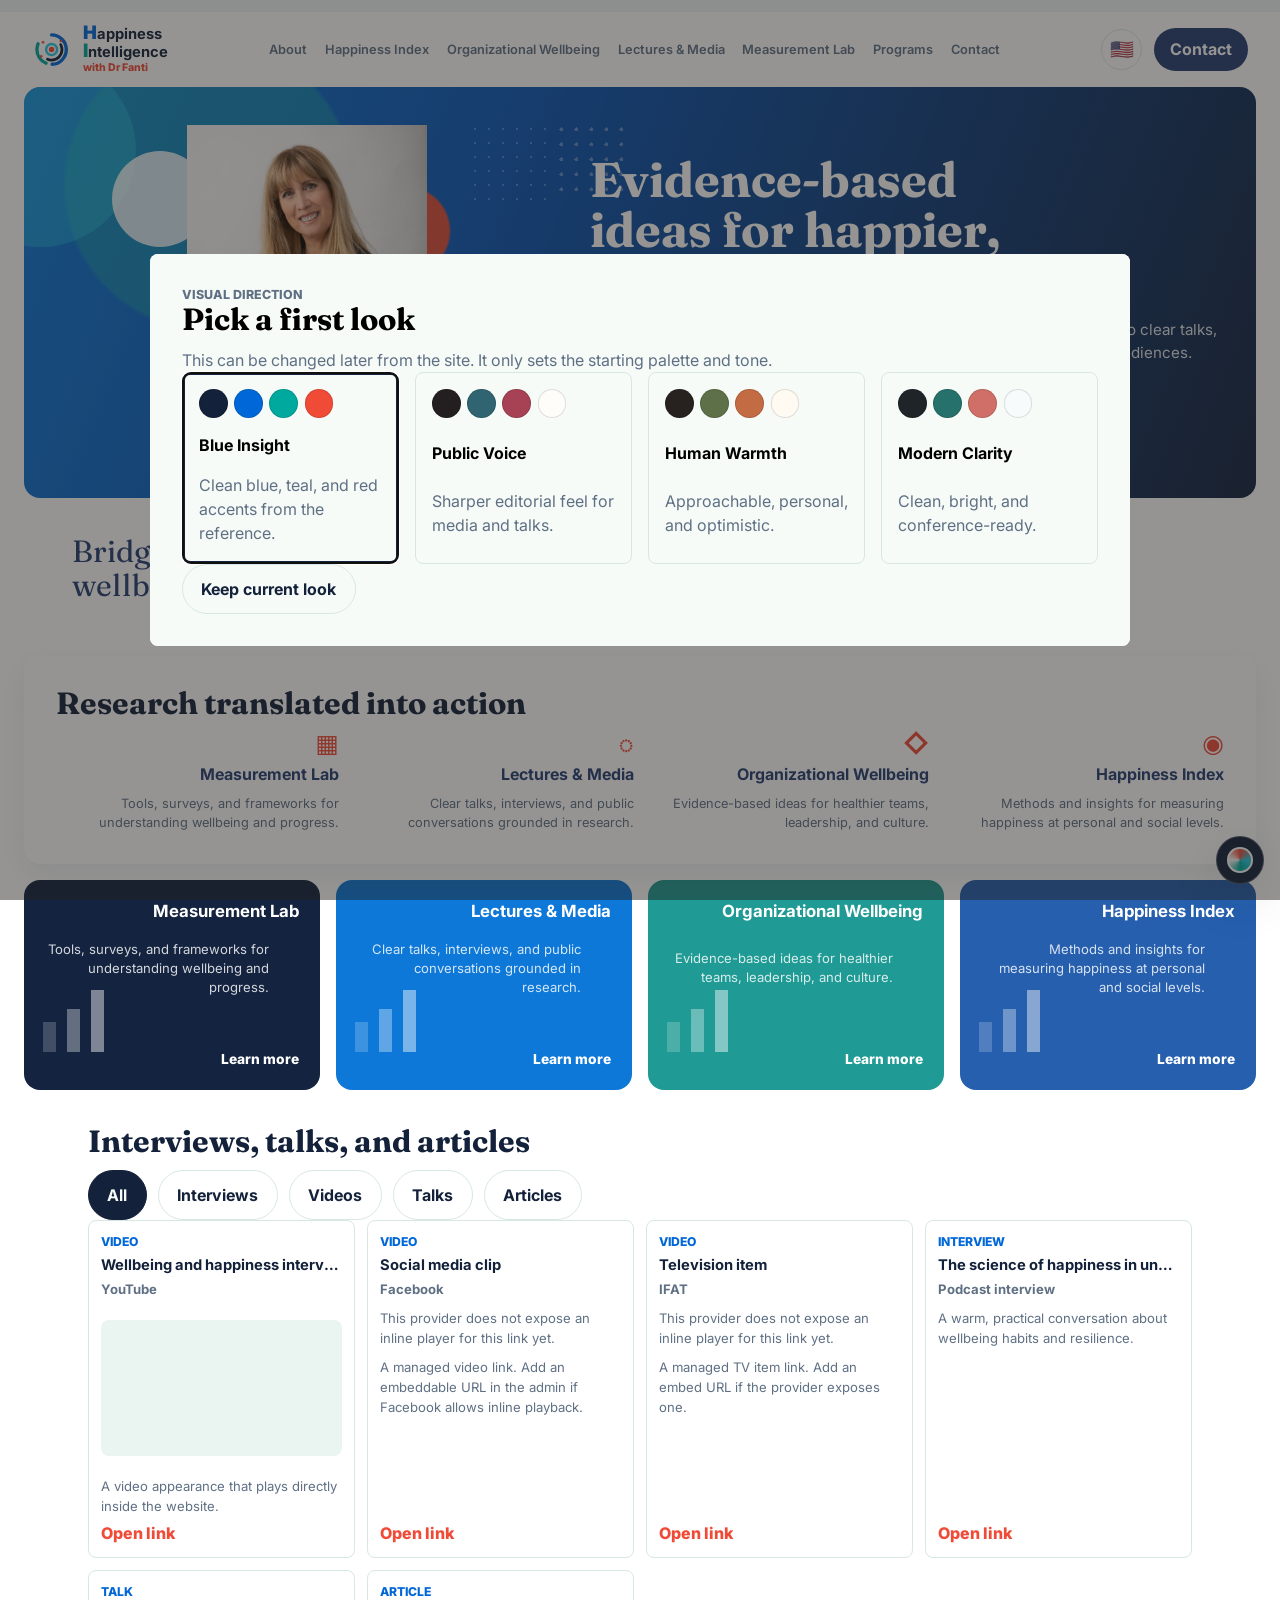
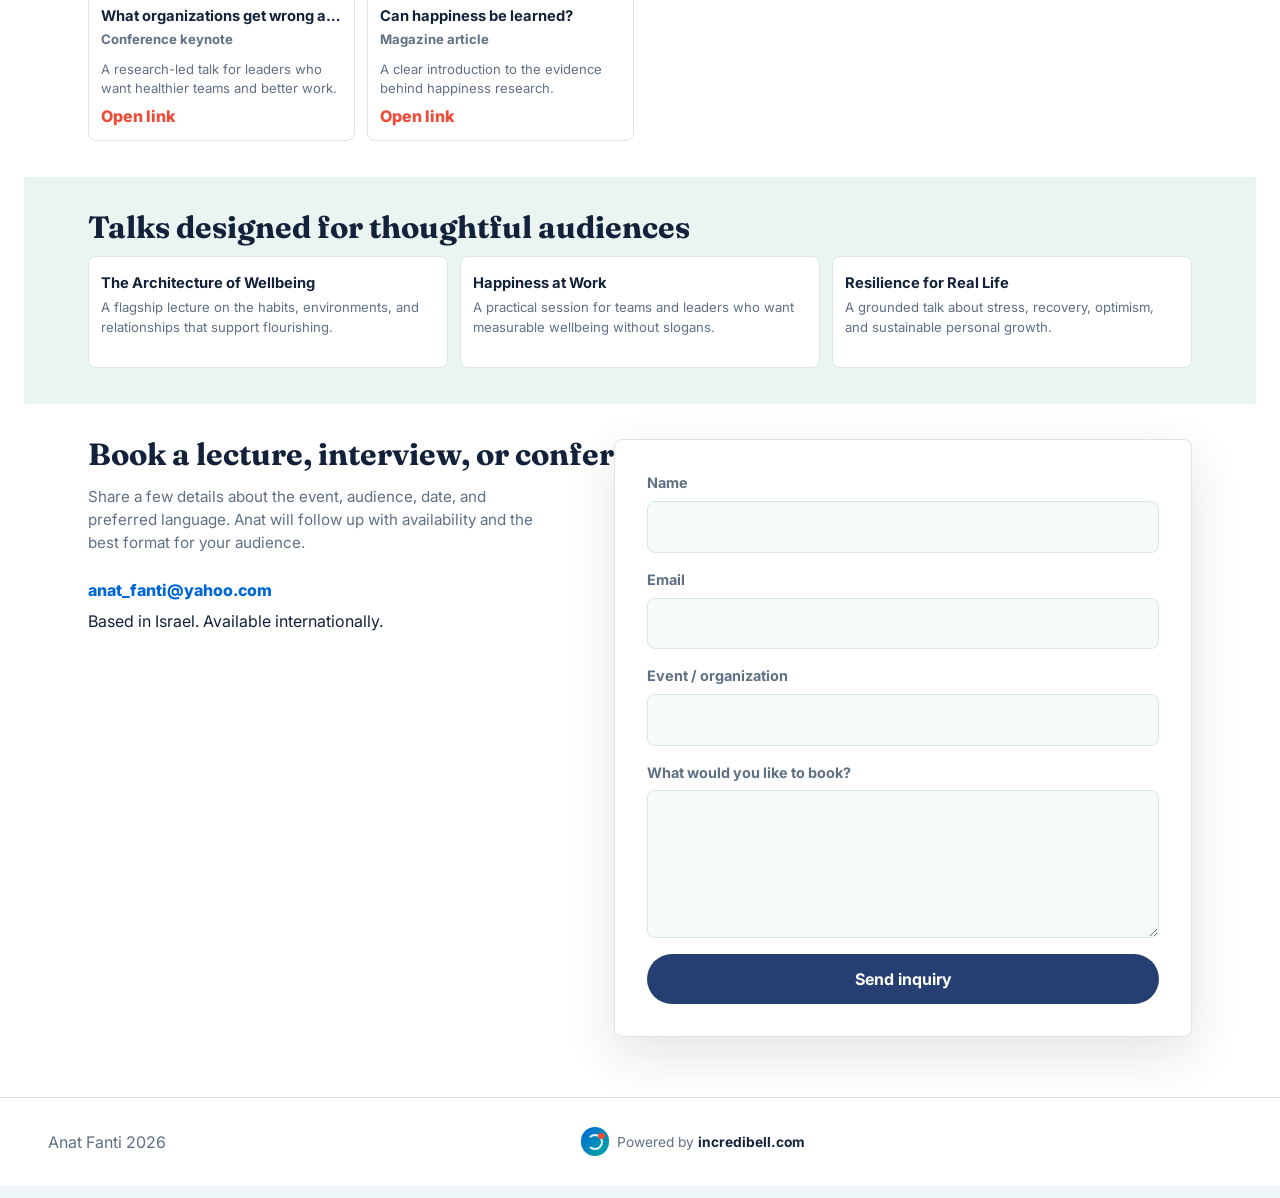
==== index.html @ 143d57ae "Port v0 visual direction" ====
<!doctype html>
<html lang="en">
  <head>
    <meta charset="utf-8" />
    <meta name="viewport" content="width=device-width, initial-scale=1" />
    <meta
      name="description"
      content="Professional speaker, researcher, and wellbeing expert available for interviews, lectures, and conferences."
    />
    <title>Anat Fanti</title>
    <link rel="icon" href="favicon.svg" type="image/svg+xml" />
    <link rel="preconnect" href="https://fonts.googleapis.com" />
    <link rel="preconnect" href="https://fonts.gstatic.com" crossorigin />
    <link
      href="https://fonts.googleapis.com/css2?family=Assistant:wght@400;500;600;700&family=Fraunces:opsz,wght@9..144,600;9..144,700&family=Inter:wght@400;500;600;700&display=swap"
      rel="stylesheet"
    />
    <link rel="stylesheet" href="styles.css?v=20260529-13" />
  </head>
  <body>
    <a class="skip-link" href="#main">Skip to content</a>
    <header class="site-header" data-admin-edit="nav">
      <a class="brand" href="#top" aria-label="Home">
        <span class="brand-symbol" aria-hidden="true">
          <svg viewBox="0 0 64 64" focusable="false">
            <circle class="logo-arc logo-arc-blue" cx="32" cy="32" r="24"></circle>
            <circle class="logo-arc logo-arc-teal" cx="32" cy="32" r="24"></circle>
            <circle class="logo-arc logo-arc-navy" cx="32" cy="32" r="17"></circle>
            <circle class="logo-ring" cx="32" cy="32" r="9"></circle>
            <circle class="logo-center" cx="32" cy="32" r="4.5"></circle>
            <circle class="logo-dot logo-dot-one" cx="18" cy="20" r="2.2"></circle>
            <circle class="logo-dot logo-dot-two" cx="47" cy="18" r="2.2"></circle>
            <circle class="logo-dot logo-dot-three" cx="15" cy="43" r="2.2"></circle>
          </svg>
        </span>
        <span class="brand-copy">
          <strong class="brand-title">
            <span><span class="hi-letter" data-brand-letter="h">H</span><span data-i18n="brand.happinessRest">appiness</span></span>
            <span><span class="hi-letter" data-brand-letter="i">I</span><span data-i18n="brand.intelligenceRest">ntelligence</span></span>
          </strong>
          <small data-i18n="brand.subtitle">with Dr Fanti</small>
        </span>
      </a>
      <nav class="nav-links" aria-label="Primary navigation">
        <a href="#work" data-i18n="nav.about">About</a>
        <a href="#happiness-index" data-i18n="nav.index">Happiness Index</a>
        <a href="#organizational" data-i18n="nav.organizational">Organizational Wellbeing</a>
        <a href="#media" data-i18n="nav.media">Lectures & Media</a>
        <a href="#measurement-lab" data-i18n="nav.lab">Measurement Lab</a>
        <a href="#programs" data-i18n="nav.programs">Programs</a>
        <a href="#contact" data-i18n="nav.contact">Contact</a>
      </nav>
      <div class="header-actions">
        <div class="language-menu" id="languageMenu">
          <button class="flag-button" id="langToggle" type="button" aria-haspopup="true" aria-expanded="false" aria-label="Choose language">
            🇺🇸
          </button>
          <div class="language-options" id="languageOptions" role="menu" aria-label="Language options">
            <button type="button" role="menuitem" data-lang-choice="en" aria-label="English">🇺🇸</button>
            <button type="button" role="menuitem" data-lang-choice="he" aria-label="Hebrew">🇮🇱</button>
          </div>
        </div>
        <a class="primary-button compact" href="#contact" data-i18n="nav.contactCta">Contact</a>
      </div>
    </header>

    <main id="main">
      <section class="hero" id="top">
        <div class="hero-graphics" aria-hidden="true">
          <span class="shape arc-one"></span>
          <span class="shape arc-two"></span>
          <span class="shape red-dot"></span>
          <span class="shape dot-grid"></span>
          <span class="shape chart-bars"></span>
        </div>
        <div class="hero-copy">
          <h1 data-field="heroTitle">Evidence-based ideas for happier, healthier lives.</h1>
          <p class="hero-text" data-field="heroText">
            Anat translates research on wellbeing, resilience, and human flourishing into clear talks,
            interviews, and practical tools for organizations, conferences, and public audiences.
          </p>
          <div class="hero-actions">
            <a class="primary-button" href="#contact" data-i18n="hero.primaryCta">Invite Anat to speak</a>
            <a class="secondary-button" href="#media" data-i18n="hero.secondaryCta">Explore media</a>
          </div>
        </div>
        <figure class="hero-media">
          <img id="heroImage" src="Media/IMG_0008-Edit-web.jpg" alt="Portrait of Anat Fanti" />
        </figure>
      </section>

      <section class="statement-band" aria-label="Professional focus">
        <p data-field="statement">
          Bridging academic research, public conversation, and practical wellbeing strategy.
        </p>
      </section>

      <section class="section expertise-section" id="happiness-index">
        <div class="section-heading">
          <div>
            <p class="section-kicker" data-i18n="expertise.kicker">Areas of expertise</p>
            <h2 data-i18n="expertise.title">Research translated into action</h2>
          </div>
        </div>
        <div class="expertise-grid">
          <a class="expertise-card blue-card" id="measurement-lab" href="#measurement-lab">
            <span class="expertise-icon">▦</span>
            <h3 data-i18n="expertise.labTitle">Measurement Lab</h3>
            <p data-i18n="expertise.labBody">Tools, surveys, and frameworks for understanding wellbeing and progress.</p>
          </a>
          <a class="expertise-card cyan-card" href="#media">
            <span class="expertise-icon">◌</span>
            <h3 data-i18n="expertise.mediaTitle">Lectures & Media</h3>
            <p data-i18n="expertise.mediaBody">Clear talks, interviews, and public conversations grounded in research.</p>
          </a>
          <a class="expertise-card teal-card" id="organizational" href="#organizational">
            <span class="expertise-icon">◇</span>
            <h3 data-i18n="expertise.orgTitle">Organizational Wellbeing</h3>
            <p data-i18n="expertise.orgBody">Evidence-based ideas for healthier teams, leadership, and culture.</p>
          </a>
          <a class="expertise-card target-card" id="programs" href="#happiness-index">
            <span class="expertise-icon">◉</span>
            <h3 data-i18n="expertise.indexTitle">Happiness Index</h3>
            <p data-i18n="expertise.indexBody">Methods and insights for measuring happiness at personal and social levels.</p>
          </a>
        </div>
      </section>

      <section class="feature-card-grid" aria-label="Main pages">
        <a class="feature-card feature-dark" href="#measurement-lab">
          <h3 data-i18n="expertise.labTitle">Measurement Lab</h3>
          <p data-i18n="expertise.labBody">Tools, surveys, and frameworks for understanding wellbeing and progress.</p>
          <span data-i18n="feature.more">Learn more</span>
        </a>
        <a class="feature-card feature-cyan" href="#media">
          <h3 data-i18n="expertise.mediaTitle">Lectures & Media</h3>
          <p data-i18n="expertise.mediaBody">Clear talks, interviews, and public conversations grounded in research.</p>
          <span data-i18n="feature.more">Learn more</span>
        </a>
        <a class="feature-card feature-teal" href="#organizational">
          <h3 data-i18n="expertise.orgTitle">Organizational Wellbeing</h3>
          <p data-i18n="expertise.orgBody">Evidence-based ideas for healthier teams, leadership, and culture.</p>
          <span data-i18n="feature.more">Learn more</span>
        </a>
        <a class="feature-card feature-blue" href="#happiness-index">
          <h3 data-i18n="expertise.indexTitle">Happiness Index</h3>
          <p data-i18n="expertise.indexBody">Methods and insights for measuring happiness at personal and social levels.</p>
          <span data-i18n="feature.more">Learn more</span>
        </a>
      </section>

      <section class="section" id="media">
        <div class="section-heading">
          <p class="section-kicker" data-i18n="media.kicker">Selected media</p>
          <h2 data-field="mediaTitle">Interviews, talks, and articles</h2>
        </div>
        <div class="filter-row" role="tablist" aria-label="Media filters">
          <button class="filter-button active" type="button" data-filter="all" data-i18n="filters.all">All</button>
          <button class="filter-button" type="button" data-filter="interview" data-i18n="filters.interviews">Interviews</button>
          <button class="filter-button" type="button" data-filter="video" data-i18n="filters.videos">Videos</button>
          <button class="filter-button" type="button" data-filter="talk" data-i18n="filters.talks">Talks</button>
          <button class="filter-button" type="button" data-filter="article" data-i18n="filters.articles">Articles</button>
        </div>
        <div class="media-grid" id="mediaGrid" aria-live="polite"></div>
      </section>

      <section class="section speaking-section" id="speaking">
        <div class="section-heading">
          <p class="section-kicker" data-i18n="speaking.kicker">Lectures & conferences</p>
          <h2 data-field="speakingTitle">Talks designed for thoughtful audiences</h2>
        </div>
        <div class="talk-list" id="talkList"></div>
      </section>

      <section class="section contact-section" id="contact">
        <div>
          <p class="section-kicker" data-i18n="contact.kicker">Contact</p>
          <h2 data-field="contactTitle">Book a lecture, interview, or conference appearance.</h2>
          <p data-field="contactBody">
            Share a few details about the event, audience, date, and preferred language. Anat will
            follow up with availability and the best format for your audience.
          </p>
          <div class="contact-details">
            <a id="emailLink" href="mailto:hello@example.com">hello@example.com</a>
            <span data-field="location">Based in Israel. Available internationally.</span>
          </div>
        </div>
        <form class="booking-form" id="bookingForm">
          <label>
            <span data-i18n="form.name">Name</span>
            <input name="name" autocomplete="name" required />
          </label>
          <label>
            <span data-i18n="form.email">Email</span>
            <input name="email" type="email" autocomplete="email" required />
          </label>
          <label>
            <span data-i18n="form.event">Event / organization</span>
            <input name="event" required />
          </label>
          <label>
            <span data-i18n="form.message">What would you like to book?</span>
            <textarea name="message" rows="5" required></textarea>
          </label>
          <button class="primary-button full" type="submit" data-i18n="form.submit">Send inquiry</button>
        </form>
      </section>
    </main>

    <footer class="site-footer">
      <p><span data-field="name">Anat Fanti</span> <span id="year"></span></p>
      <a class="powered-by" href="https://incredibell.com" target="_blank" rel="noreferrer" aria-label="Powered by incredibell.com">
        <span class="powered-logo" id="footerAdminHotspot" aria-hidden="true" title="Powered by incredibell.com">
          <span></span>
        </span>
        <span>Powered by <strong>incredibell.com</strong></span>
      </a>
      <button class="stealth-admin" id="adminTrigger" type="button" aria-label="Open editor"></button>
    </footer>

    <button class="theme-fab" id="openTemplatePicker" type="button" aria-label="Change color template" title="Change color template">
      <span aria-hidden="true"></span>
    </button>

    <dialog class="admin-dialog" id="adminDialog" aria-labelledby="adminTitle">
      <form method="dialog" class="admin-shell">
        <header class="admin-header">
          <div>
            <p class="section-kicker">Private editor</p>
            <h2 id="adminTitle">Site content</h2>
          </div>
          <button class="icon-button" value="close" aria-label="Close editor" type="submit">x</button>
        </header>
        <div class="admin-login" id="adminLogin">
          <label>
            <span>Email</span>
            <input id="adminEmail" type="email" autocomplete="username" />
          </label>
          <label>
            <span>Password</span>
            <input id="adminPassword" type="password" autocomplete="current-password" />
          </label>
          <button class="primary-button full" id="unlockAdmin" type="button">Unlock editor</button>
          <p class="admin-note">
            Prototype login for local preview only. Production auth should move to Vercel/CMS auth.
          </p>
        </div>
        <div class="admin-panel" id="adminPanel" hidden>
          <div class="admin-tabs" role="tablist">
            <button class="filter-button active" type="button" data-admin-lang="en">English</button>
            <button class="filter-button" type="button" data-admin-lang="he">Hebrew</button>
          </div>
          <div class="admin-grid" id="adminFields"></div>
          <section class="admin-section">
            <h3>Media items</h3>
            <div id="adminMediaList"></div>
            <button class="secondary-button" id="addMediaItem" type="button">Add media item</button>
          </section>
          <section class="admin-section">
            <h3>Talk formats</h3>
            <div id="adminTalkList"></div>
            <button class="secondary-button" id="addTalkItem" type="button">Add talk</button>
          </section>
          <section class="admin-section">
            <h3>Publish tools</h3>
            <div class="admin-actions">
              <button class="primary-button" id="saveContent" type="button">Save in this browser</button>
              <button class="secondary-button" id="exportContent" type="button">Export JSON</button>
              <label class="file-button">
                Import JSON
                <input id="importContent" type="file" accept="application/json" />
              </label>
              <button class="danger-button" id="resetContent" type="button">Reset local edits</button>
            </div>
          </section>
        </div>
      </form>
    </dialog>

    <dialog class="template-dialog" id="templateDialog" aria-labelledby="templateTitle">
      <div class="template-modal">
        <p class="section-kicker" data-i18n="templates.kicker">Visual direction</p>
        <h2 id="templateTitle" data-i18n="templates.modalTitle">Pick a first look</h2>
        <p data-i18n="templates.modalBody">
          This can be changed later from the site. It only sets the starting palette and tone.
        </p>
        <div class="template-grid" id="templateDialogGrid"></div>
        <button class="ghost-button" id="skipTemplate" type="button" data-i18n="templates.skip">Keep current look</button>
      </div>
    </dialog>

    <script src="app.js?v=20260529-13" defer></script>
  </body>
</html>
---- styles.css ----
:root {
  --ink: #22201f;
  --muted: #6f6862;
  --paper: #fbfaf7;
  --soft: #f0ece5;
  --sage: #7f9488;
  --sage-dark: #506b5f;
  --coral: #c9705c;
  --gold: #c8a96a;
  --line: #ddd7ce;
  --white: #ffffff;
  --shadow: 0 18px 50px rgba(34, 32, 31, 0.12);
  color-scheme: light;
}

body[data-theme="scholar"] {
  --ink: #13223a;
  --muted: #5f7084;
  --paper: #f7fbf8;
  --soft: #eaf5f1;
  --sage: #00a99d;
  --sage-dark: #0067d8;
  --coral: #f04b37;
  --gold: #27c8df;
  --line: #d7e8e4;
}

body[data-theme="editorial"] {
  --ink: #231f20;
  --muted: #6c6669;
  --paper: #fffdf9;
  --soft: #f2ece7;
  --sage: #71888f;
  --sage-dark: #2f6470;
  --coral: #a64253;
  --gold: #d6a64f;
  --line: #e5dad2;
}

body[data-theme="warm"] {
  --ink: #27221f;
  --muted: #71695f;
  --paper: #fffaf2;
  --soft: #f4ead9;
  --sage: #909a76;
  --sage-dark: #5e7048;
  --coral: #c36b43;
  --gold: #ba8e3d;
  --line: #e8dcc7;
}

body[data-theme="clear"] {
  --ink: #1e2428;
  --muted: #62707b;
  --paper: #f8fbfc;
  --soft: #e9f0f2;
  --sage: #6d9b94;
  --sage-dark: #26716b;
  --coral: #cf6f67;
  --gold: #b6a15c;
  --line: #d7e2e5;
}

* {
  box-sizing: border-box;
}

html {
  scroll-behavior: smooth;
}

body {
  margin: 0;
  background: #eef5f7;
  color: var(--ink);
  font-family: Inter, Assistant, system-ui, sans-serif;
  line-height: 1.5;
}

body[dir="rtl"] {
  font-family: Assistant, Inter, system-ui, sans-serif;
}

img {
  display: block;
  max-width: 100%;
}

a {
  color: inherit;
}

button,
input,
textarea {
  font: inherit;
}

.skip-link {
  left: 1rem;
  position: absolute;
  top: -4rem;
  z-index: 10;
}

.skip-link:focus {
  top: 1rem;
}

.site-header {
  align-items: center;
  backdrop-filter: blur(18px);
  background: var(--white);
  border-bottom: 0;
  display: grid;
  gap: 1rem;
  grid-template-columns: auto 1fr auto;
  left: 0;
  min-height: 64px;
  margin: 0.75rem auto 0;
  max-width: 1280px;
  padding: 0.75rem clamp(1.1rem, 3vw, 2rem);
  position: sticky;
  right: 0;
  top: 0;
  z-index: 5;
}

main {
  background: var(--white);
  margin: 0 auto;
  max-width: 1280px;
  overflow: hidden;
  padding: 0 clamp(1rem, 2vw, 1.5rem) 1.5rem;
}

body[dir="rtl"] .brand {
  grid-column: 3;
  justify-self: end;
}

body[dir="rtl"] .nav-links {
  grid-column: 2;
}

body[dir="rtl"] .header-actions {
  grid-column: 1;
  justify-self: start;
}

.brand {
  align-items: center;
  display: inline-flex;
  font-size: 1.02rem;
  font-weight: 700;
  gap: 0.75rem;
  text-decoration: none;
}

.brand-symbol {
  align-items: center;
  display: inline-flex;
  height: 2.45rem;
  justify-content: center;
  width: 2.45rem;
}

.brand-symbol svg {
  display: block;
  height: 100%;
  overflow: visible;
  width: 100%;
}

.logo-arc,
.logo-ring {
  fill: none;
  stroke-linecap: round;
  transform: rotate(-90deg);
  transform-origin: 32px 32px;
}

.logo-arc {
  stroke-width: 5.5;
}

.logo-arc-blue {
  stroke: #0067d8;
  stroke-dasharray: 74 78;
}

.logo-arc-teal {
  stroke: #00a99d;
  stroke-dasharray: 38 114;
  stroke-dashoffset: -84;
}

.logo-arc-navy {
  stroke: #13223a;
  stroke-dasharray: 42 70;
  stroke-dashoffset: -18;
  stroke-width: 4.5;
}

.logo-ring {
  stroke: #27c8df;
  stroke-width: 4;
}

.logo-center {
  fill: #f04b37;
}

.logo-dot {
  fill: #f04b37;
}

.brand-copy {
  display: grid;
  line-height: 0.92;
}

.brand-copy strong {
  color: #13223a;
  font-size: 0.92rem;
}

.brand-title {
  display: grid;
  white-space: nowrap;
}

.brand-title > span {
  white-space: nowrap;
}

.hi-letter {
  color: #0067d8;
  display: inline-block;
  font-size: 1.26em;
  font-weight: 900;
  min-width: 0;
}

.hi-letter[data-brand-letter="i"] {
  color: #00a99d;
  margin-left: 0;
}

body[dir="rtl"] .hi-letter[data-brand-letter="i"] {
  margin-left: 0;
}

.brand-copy small {
  color: #f04b37;
  font-size: 0.66rem;
  font-weight: 800;
  line-height: 1.2;
  margin-top: 0.18rem;
}

.nav-links {
  display: flex;
  gap: clamp(0.6rem, 1.4vw, 1.2rem);
  justify-content: center;
}

.nav-links a {
  color: var(--muted);
  font-size: 0.8rem;
  font-weight: 600;
  text-decoration: none;
  white-space: nowrap;
}

.nav-links a:hover {
  color: var(--ink);
}

.header-actions,
.hero-actions,
.admin-actions,
.filter-row {
  align-items: center;
  display: flex;
  flex-wrap: wrap;
  gap: 0.7rem;
}

.primary-button,
.secondary-button,
.ghost-button,
.flag-button,
.filter-button,
.danger-button,
.file-button {
  align-items: center;
  border: 1px solid transparent;
  border-radius: 999px;
  cursor: pointer;
  display: inline-flex;
  font-weight: 700;
  justify-content: center;
  min-height: 2.8rem;
  padding: 0.75rem 1.15rem;
  text-decoration: none;
  transition: transform 160ms ease, background 160ms ease, border-color 160ms ease;
}

.flag-button {
  background: var(--white);
  border-color: var(--line);
  border-radius: 50%;
  font-size: 1.2rem;
  height: 2.6rem;
  min-height: 2.6rem;
  padding: 0;
  width: 2.6rem;
}

.language-menu {
  position: relative;
}

.language-options {
  background: var(--white);
  border: 1px solid var(--line);
  border-radius: 999px;
  box-shadow: var(--shadow);
  display: none;
  gap: 0.35rem;
  padding: 0.35rem;
  position: absolute;
  right: 0;
  top: calc(100% + 0.45rem);
  z-index: 8;
}

body[dir="rtl"] .language-options {
  left: 0;
  right: auto;
}

.language-menu.open .language-options {
  display: flex;
}

.language-options button {
  align-items: center;
  background: transparent;
  border: 1px solid transparent;
  border-radius: 50%;
  cursor: pointer;
  display: inline-flex;
  font-size: 1.15rem;
  height: 2.25rem;
  justify-content: center;
  padding: 0;
  width: 2.25rem;
}

.language-options button.active,
.language-options button:hover {
  background: var(--soft);
  border-color: var(--line);
}

.primary-button {
  background: #263f73;
  color: var(--white);
}

.secondary-button,
.ghost-button,
.filter-button,
.file-button {
  background: transparent;
  border-color: var(--line);
  color: var(--ink);
}

.danger-button {
  background: #fff4f1;
  border-color: #e8b7ab;
  color: #923a28;
}

.primary-button:hover,
.secondary-button:hover,
.ghost-button:hover,
.filter-button:hover,
.file-button:hover,
.danger-button:hover {
  transform: translateY(-1px);
}

.compact {
  min-height: 2.4rem;
  padding: 0.55rem 0.95rem;
}

.full {
  width: 100%;
}

.hero {
  background:
    radial-gradient(circle at 15% 24%, rgba(31, 169, 164, 0.42) 0 13%, transparent 13.4%),
    radial-gradient(circle at 24% 39%, rgba(255, 255, 255, 0.82) 0 8%, transparent 8.4%),
    radial-gradient(circle at 31% 35%, rgba(231, 78, 54, 0.95) 0 4.8%, transparent 5.1%),
    linear-gradient(112deg, #0d78d8 0%, #0b56b4 38%, #14233f 100%);
  border-radius: 16px;
  color: var(--white);
  display: grid;
  gap: clamp(1rem, 3vw, 3rem);
  grid-template-columns: minmax(280px, 0.78fr) minmax(0, 1fr);
  margin: 0;
  min-height: 360px;
  overflow: hidden;
  padding: clamp(1.2rem, 3vw, 2.4rem);
  position: relative;
}

.hero::after {
  background-image: radial-gradient(rgba(255, 255, 255, 0.28) 1.5px, transparent 1.5px);
  background-size: 14px 14px;
  height: 5.5rem;
  content: "";
  left: 36%;
  position: absolute;
  top: 2.2rem;
  width: 5.5rem;
}

.hero-graphics {
  inset: 0;
  pointer-events: none;
  position: absolute;
}

.shape {
  position: absolute;
}

.arc-one {
  background: rgba(39, 200, 223, 0.38);
  border-radius: 50%;
  height: 12rem;
  left: -5rem;
  top: -2rem;
  width: 12rem;
}

.arc-two {
  background: rgba(255, 255, 255, 0.82);
  border-radius: 50%;
  height: 6rem;
  left: 5.5rem;
  top: 4rem;
  width: 6rem;
}

.red-dot {
  background: #f04b37;
  border-radius: 50%;
  height: 3.2rem;
  left: 14rem;
  top: 4.2rem;
  width: 3.2rem;
}

.dot-grid {
  background-image: radial-gradient(rgba(255, 255, 255, 0.32) 2px, transparent 2px);
  background-size: 15px 15px;
  height: 5rem;
  left: 43%;
  top: 2.2rem;
  width: 5rem;
}

.chart-bars {
  background:
    linear-gradient(to top, #27c8df 0 48%, transparent 48%) 0 100% / 14px 100% no-repeat,
    linear-gradient(to top, #ffffff 0 62%, transparent 62%) 24px 100% / 14px 100% no-repeat,
    linear-gradient(to top, #0067d8 0 78%, transparent 78%) 48px 100% / 14px 100% no-repeat,
    linear-gradient(to top, #00a99d 0 95%, transparent 95%) 72px 100% / 14px 100% no-repeat;
  bottom: 1.2rem;
  height: 5.8rem;
  opacity: 0.85;
  right: 44%;
  width: 96px;
}

.hero-copy {
  align-self: center;
  justify-self: end;
  max-width: 680px;
  position: relative;
  z-index: 1;
}

.eyebrow,
.section-kicker {
  color: var(--coral);
  font-size: 0.78rem;
  font-weight: 800;
  letter-spacing: 0;
  margin: 0 0 0.9rem;
  text-transform: uppercase;
}

body:not(.editor-body) main .section-kicker {
  display: none;
}

h1,
h2,
h3 {
  font-family: Fraunces, Assistant, serif;
  line-height: 1.02;
  margin: 0;
}

h1 {
  font-size: clamp(2rem, 3.8vw, 3.8rem);
  max-width: 14ch;
}

h2 {
  font-size: clamp(1.45rem, 2.4vw, 2.2rem);
  max-width: none;
  white-space: nowrap;
}

h3 {
  font-size: 1.35rem;
}

.hero-text,
.text-stack p,
.contact-section p {
  color: var(--muted);
  font-size: clamp(0.95rem, 1.15vw, 1.08rem);
  max-width: 62ch;
}

.hero .hero-text {
  color: rgba(255, 255, 255, 0.86);
  max-width: 44rem;
}

.hero-media {
  align-self: end;
  grid-column: 1;
  grid-row: 1;
  margin: 0;
  min-height: 0;
  overflow: visible;
  position: relative;
  z-index: 1;
}

.hero-media img {
  height: 335px;
  object-fit: contain;
  object-position: center bottom;
  width: 100%;
}

.hero-copy {
  grid-column: 2;
  grid-row: 1;
}

body[dir="rtl"] .hero {
  grid-template-columns: minmax(280px, 0.78fr) minmax(0, 1fr);
}

body[dir="rtl"] .hero-copy {
  grid-column: 2;
  text-align: right;
}

body[dir="rtl"] .hero-media {
  grid-column: 1;
}

.statement-band {
  background: transparent;
  color: #263f73;
  padding: clamp(1.2rem, 3vw, 2.3rem) clamp(1rem, 5vw, 3rem);
}

.template-grid {
  display: grid;
  gap: 1rem;
  grid-template-columns: repeat(4, minmax(0, 1fr));
}

.template-card {
  background: var(--paper);
  border: 1px solid var(--line);
  border-radius: 8px;
  cursor: pointer;
  display: grid;
  gap: 1rem;
  min-height: 12rem;
  padding: 1rem;
  text-align: start;
}

.template-card.active {
  border-color: var(--ink);
  box-shadow: 0 0 0 2px var(--ink) inset;
}

.swatches {
  display: flex;
  gap: 0.4rem;
}

.swatches span {
  border: 1px solid rgba(0, 0, 0, 0.12);
  border-radius: 50%;
  height: 1.8rem;
  width: 1.8rem;
}

.template-card h3 {
  font-family: Inter, Assistant, system-ui, sans-serif;
  font-size: 1rem;
  line-height: 1.2;
}

.template-card p,
.template-modal p {
  color: var(--muted);
  margin: 0;
}

.statement-band p {
  font-family: Fraunces, Assistant, serif;
  font-size: clamp(1.35rem, 2.4vw, 2.4rem);
  line-height: 1.1;
  margin: 0;
  max-width: 960px;
}

.section {
  padding: clamp(1.2rem, 2.8vw, 2.4rem) clamp(1rem, 5vw, 5rem);
}

.expertise-section {
  background: var(--white);
  border-radius: 16px;
  box-shadow: 0 10px 30px rgba(19, 34, 58, 0.08);
  margin: 1rem 0 0;
  padding: clamp(1.2rem, 3vw, 2rem);
  position: relative;
  z-index: 2;
}

.expertise-grid {
  display: grid;
  gap: 0.75rem;
  grid-template-columns: repeat(4, minmax(0, 1fr));
}

.expertise-card {
  background: var(--white);
  border-radius: 0;
  color: var(--ink);
  min-height: 0;
  overflow: hidden;
  padding: 0;
  position: relative;
  text-decoration: none;
  text-align: end;
}

.expertise-card::after {
  display: none;
}

body[dir="rtl"] .expertise-card::after {
  left: -2rem;
  right: auto;
}

.blue-card {
  background: var(--white);
}

.cyan-card {
  background: var(--white);
}

.teal-card {
  background: var(--white);
}

.target-card {
  background: var(--white);
}

.expertise-icon {
  color: #f04b37;
  display: block;
  font-size: 1.55rem;
  font-weight: 800;
  line-height: 1;
  margin-bottom: 0.55rem;
}

.expertise-card h3 {
  font-family: Inter, Assistant, system-ui, sans-serif;
  color: #263f73;
  font-size: 1rem;
  line-height: 1.25;
  margin-bottom: 0.6rem;
}

.expertise-card p {
  color: var(--muted);
  font-size: 0.8rem;
  margin: 0;
  position: relative;
  z-index: 1;
}

.feature-card-grid {
  display: grid;
  gap: 1rem;
  grid-template-columns: repeat(4, minmax(0, 1fr));
  margin-top: 1rem;
}

.feature-card {
  border-radius: 16px;
  color: var(--white);
  display: flex;
  flex-direction: column;
  justify-content: space-between;
  min-height: 210px;
  overflow: hidden;
  padding: 1.3rem;
  position: relative;
  text-align: end;
  text-decoration: none;
}

.feature-card::after {
  background:
    linear-gradient(to top, rgba(255, 255, 255, 0.22) 0 38%, transparent 38%) 0 100% / 13px 80px no-repeat,
    linear-gradient(to top, rgba(255, 255, 255, 0.38) 0 54%, transparent 54%) 24px 100% / 13px 80px no-repeat,
    linear-gradient(to top, rgba(255, 255, 255, 0.5) 0 78%, transparent 78%) 48px 100% / 13px 80px no-repeat;
  bottom: 2.4rem;
  content: "";
  height: 90px;
  left: 1.2rem;
  opacity: 0.9;
  position: absolute;
  width: 82px;
}

.feature-card h3 {
  font-family: Inter, Assistant, system-ui, sans-serif;
  font-size: 1.05rem;
  line-height: 1.25;
  margin: 0;
  position: relative;
  z-index: 1;
}

.feature-card p {
  color: rgba(255, 255, 255, 0.82);
  font-size: 0.82rem;
  line-height: 1.45;
  margin: 0.45rem 0 0;
  max-width: 14rem;
  position: relative;
  z-index: 1;
}

.feature-card span {
  color: var(--white);
  font-size: 0.86rem;
  font-weight: 800;
  margin-top: 2.6rem;
  position: relative;
  z-index: 1;
}

.feature-dark {
  background: #14233f;
}

.feature-cyan {
  background: #0d78d8;
}

.feature-teal {
  background: #1f9a94;
}

.feature-blue {
  background: #255fae;
}

.split-section,
.contact-section {
  display: grid;
  gap: clamp(2rem, 5vw, 5rem);
  grid-template-columns: minmax(0, 0.8fr) minmax(0, 1fr);
}

.section-heading {
  align-items: start;
  display: grid;
  gap: 0.2rem;
  justify-content: start;
  margin-bottom: 0.75rem;
  text-align: start;
}

.metrics {
  display: grid;
  gap: 1px;
  grid-template-columns: repeat(3, minmax(0, 1fr));
  margin: 2rem 0 0;
}

.metrics div {
  background: var(--soft);
  min-height: 8rem;
  padding: 1.2rem;
}

.metrics dt {
  color: var(--sage-dark);
  font-family: Fraunces, Assistant, serif;
  font-size: 2.4rem;
  font-weight: 700;
}

.metrics dd {
  color: var(--muted);
  margin: 0.3rem 0 0;
}

.media-grid,
.talk-list {
  display: grid;
  gap: 0.75rem;
  grid-template-columns: repeat(3, minmax(0, 1fr));
}

.media-grid {
  grid-template-columns: repeat(4, minmax(0, 1fr));
}

.media-card,
.talk-card {
  background: var(--white);
  border: 1px solid var(--line);
  border-radius: 8px;
  min-height: 7rem;
  padding: 0.75rem;
}

.media-card {
  display: flex;
  flex-direction: column;
}

.media-type {
  color: var(--sage-dark);
  font-size: 0.76rem;
  font-weight: 800;
  text-transform: uppercase;
}

.media-card h3,
.talk-card h3 {
  font-family: Inter, Assistant, system-ui, sans-serif;
  font-size: 0.92rem;
  line-height: 1.22;
  margin-top: 0.4rem;
  overflow: hidden;
  text-overflow: ellipsis;
  white-space: nowrap;
}

.media-card p,
.talk-card p {
  color: var(--muted);
  font-size: 0.82rem;
  margin: 0.3rem 0;
}

.media-card a {
  color: var(--coral);
  font-weight: 800;
  margin-top: auto;
  text-decoration: none;
}

.embed-frame {
  aspect-ratio: 16 / 9;
  background: var(--soft);
  border: 0;
  border-radius: 8px;
  margin: 1rem 0;
  width: 100%;
}

.theme-fab {
  align-items: center;
  background: var(--ink);
  border: 1px solid rgba(255, 255, 255, 0.22);
  border-radius: 50%;
  bottom: 1rem;
  box-shadow: var(--shadow);
  cursor: pointer;
  display: inline-flex;
  height: 3rem;
  justify-content: center;
  position: fixed;
  right: 1rem;
  width: 3rem;
  z-index: 4;
}

body[dir="rtl"] .theme-fab {
  left: 1rem;
  right: auto;
}

.theme-fab span {
  background: conic-gradient(var(--coral), var(--gold), var(--sage), var(--paper), var(--coral));
  border: 2px solid var(--white);
  border-radius: 50%;
  display: block;
  height: 1.6rem;
  width: 1.6rem;
}

.filter-button.active {
  background: var(--ink);
  border-color: var(--ink);
  color: var(--paper);
}

.speaking-section {
  background: var(--soft);
}

.booking-form {
  background: var(--white);
  border: 1px solid var(--line);
  border-radius: 8px;
  box-shadow: var(--shadow);
  display: grid;
  gap: 1rem;
  padding: clamp(1rem, 3vw, 2rem);
}

label {
  display: grid;
  gap: 0.45rem;
}

label span {
  color: var(--muted);
  font-size: 0.9rem;
  font-weight: 700;
}

input,
textarea {
  background: var(--paper);
  border: 1px solid var(--line);
  border-radius: 8px;
  color: var(--ink);
  min-height: 3rem;
  padding: 0.8rem 0.9rem;
  width: 100%;
}

textarea {
  resize: vertical;
}

.contact-details {
  display: grid;
  gap: 0.4rem;
  margin-top: 1.5rem;
}

.contact-details a {
  color: var(--sage-dark);
  font-weight: 800;
  text-decoration: none;
}

.site-footer {
  align-items: center;
  background: var(--white);
  border-top: 1px solid var(--line);
  color: var(--muted);
  display: flex;
  gap: 1rem;
  justify-content: space-between;
  min-height: 5rem;
  margin: 0 auto 0.75rem;
  max-width: 1280px;
  padding: 1rem clamp(1rem, 5vw, 3rem);
}

.powered-by {
  align-items: center;
  color: var(--muted);
  display: inline-flex;
  font-size: 0.86rem;
  gap: 0.5rem;
  text-decoration: none;
}

.powered-by strong {
  color: var(--ink);
}

.powered-logo {
  align-items: center;
  background: linear-gradient(135deg, #0067d8, #00a99d);
  border-radius: 50%;
  display: inline-flex;
  height: 1.8rem;
  justify-content: center;
  position: relative;
  width: 1.8rem;
}

.powered-logo::before {
  background: #f04b37;
  border-radius: 50%;
  content: "";
  height: 0.42rem;
  position: absolute;
  right: 0.28rem;
  top: 0.32rem;
  width: 0.42rem;
}

.powered-logo span {
  border: 2px solid rgba(255, 255, 255, 0.9);
  border-left-color: transparent;
  border-radius: 50%;
  display: block;
  height: 1rem;
  width: 1rem;
}

.stealth-admin {
  background: transparent;
  border: 0;
  cursor: default;
  height: 1px;
  opacity: 0;
  width: 1px;
}

.admin-dialog {
  border: 0;
  border-radius: 8px;
  max-height: min(860px, 92vh);
  max-width: min(980px, 94vw);
  padding: 0;
  width: 980px;
}

.template-dialog {
  border: 0;
  border-radius: 8px;
  max-width: min(980px, 94vw);
  padding: 0;
  width: 980px;
}

.template-dialog::backdrop {
  background: rgba(34, 32, 31, 0.48);
}

.template-modal {
  background: var(--paper);
  padding: clamp(1.2rem, 4vw, 2rem);
}

.template-modal h2 {
  margin-bottom: 0.8rem;
}

.admin-dialog::backdrop {
  background: rgba(34, 32, 31, 0.55);
}

.admin-shell {
  background: var(--paper);
  margin: 0;
  max-height: inherit;
  overflow: auto;
  padding: 1.2rem;
}

.admin-header {
  align-items: start;
  display: flex;
  justify-content: space-between;
  margin-bottom: 1rem;
}

.icon-button {
  align-items: center;
  background: var(--ink);
  border: 0;
  border-radius: 50%;
  color: var(--paper);
  cursor: pointer;
  display: inline-flex;
  height: 2rem;
  justify-content: center;
  width: 2rem;
}

.admin-grid {
  display: grid;
  gap: 1rem;
  grid-template-columns: repeat(2, minmax(0, 1fr));
  margin-top: 1rem;
}

.admin-section {
  border-top: 1px solid var(--line);
  margin-top: 1.4rem;
  padding-top: 1.4rem;
}

.admin-repeat {
  background: var(--white);
  border: 1px solid var(--line);
  border-radius: 8px;
  display: grid;
  gap: 0.75rem;
  margin-bottom: 0.8rem;
  padding: 1rem;
}

.file-button input {
  display: none;
}

.admin-note {
  color: var(--muted);
  font-size: 0.9rem;
}

@media (max-width: 940px) {
  .site-header {
    grid-template-columns: 1fr auto;
  }

  .nav-links {
    grid-column: 1 / -1;
    justify-content: start;
    overflow-x: auto;
  }

  .hero,
  .split-section,
  .contact-section {
    grid-template-columns: 1fr;
  }

  .hero {
    min-height: auto;
    padding-bottom: 0;
  }

  .hero-media {
    min-height: 0;
  }

  .hero-media img {
    height: auto;
    max-height: 480px;
  }

  .hero-copy,
  .hero-media,
  body[dir="rtl"] .hero-copy,
  body[dir="rtl"] .hero-media {
    grid-column: 1;
    grid-row: auto;
  }

  .expertise-section {
    margin-top: 1rem;
    padding-left: clamp(1rem, 5vw, 5rem);
    padding-right: clamp(1rem, 5vw, 5rem);
  }

  h1 {
    max-width: 13ch;
  }

  .media-grid,
  .talk-list,
  .expertise-grid,
  .feature-card-grid,
  .template-grid {
    grid-template-columns: repeat(2, minmax(0, 1fr));
  }
}

@media (max-width: 660px) {
  .header-actions {
    justify-content: end;
  }

  .header-actions .primary-button {
    display: none;
  }

  .metrics,
  .media-grid,
  .talk-list,
  .expertise-grid,
  .feature-card-grid,
  .template-grid,
  .admin-grid {
    grid-template-columns: 1fr;
  }

  .section-heading {
    align-items: start;
    display: grid;
  }

  h1 {
    font-size: clamp(2.45rem, 11vw, 4.2rem);
  }

  .site-footer {
    align-items: flex-start;
    flex-direction: column;
  }

  .powered-by {
    font-size: 0.82rem;
  }
}
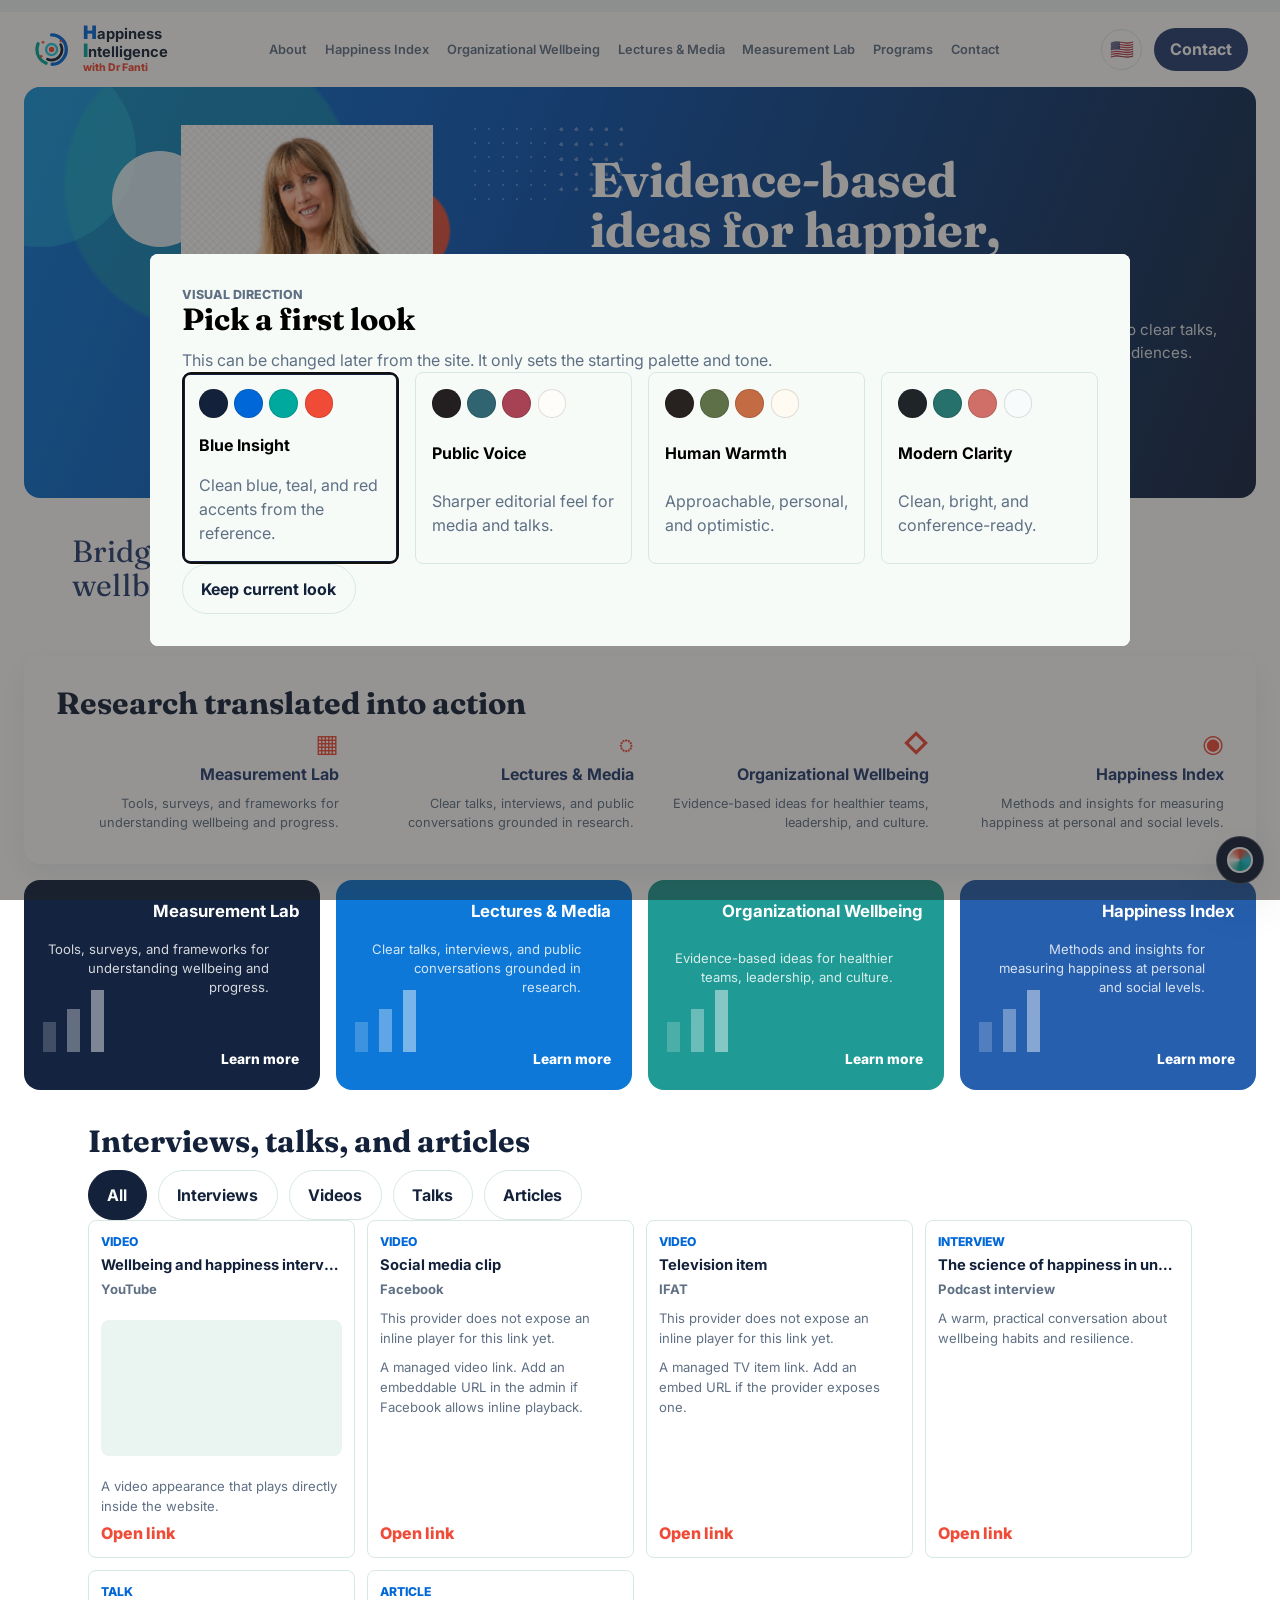
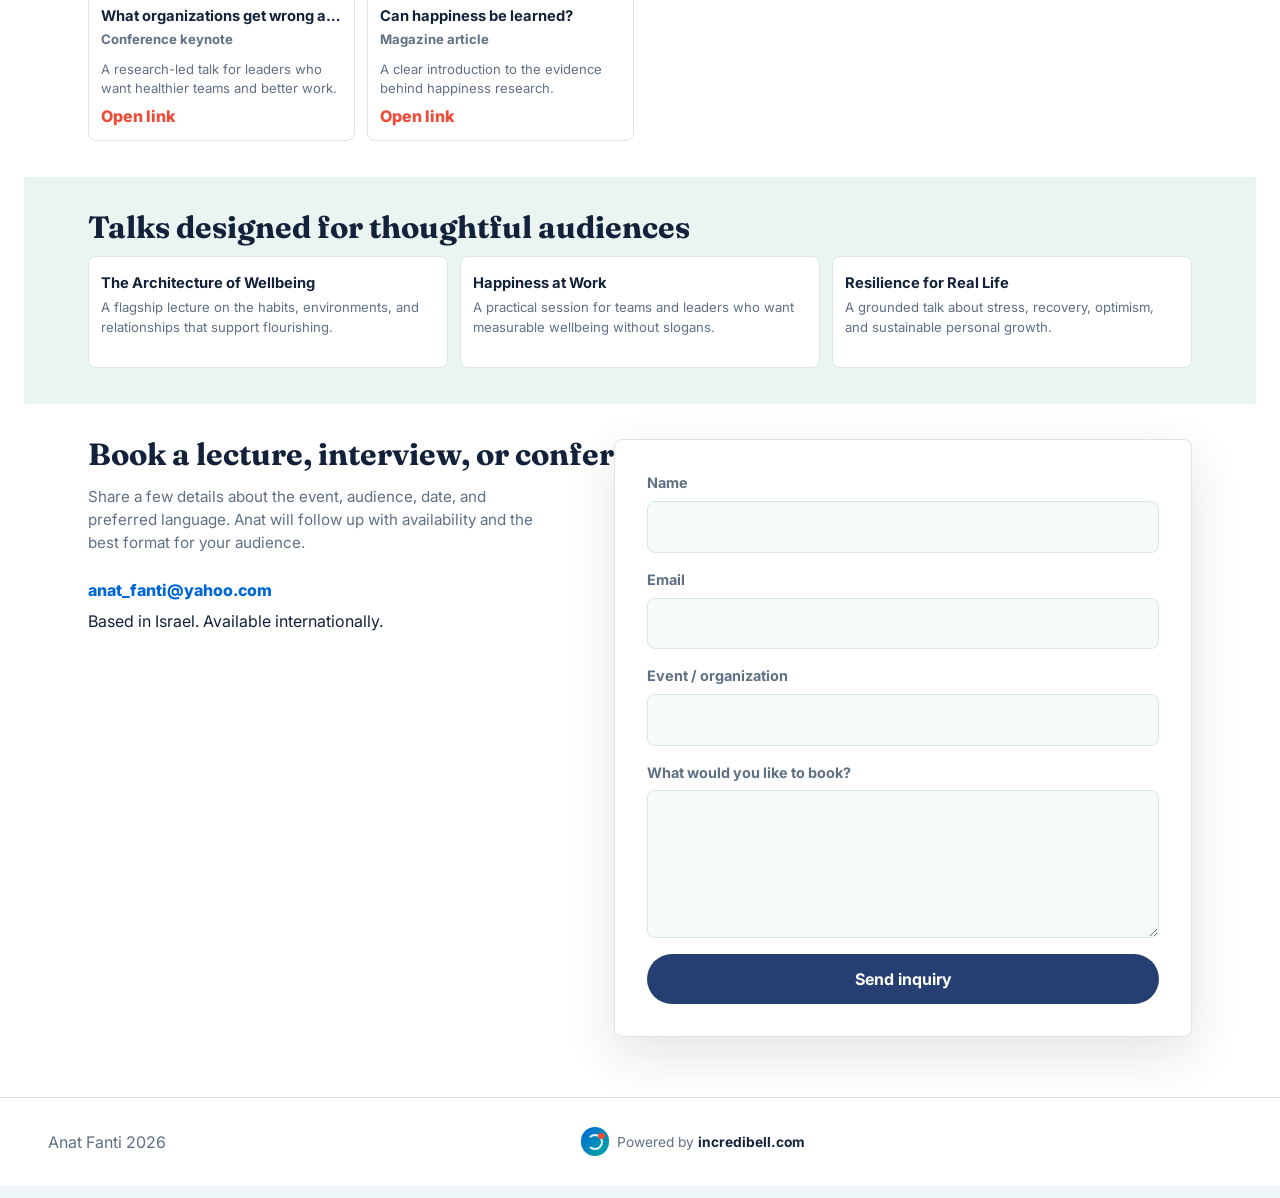
==== commit 8850fc54: "Use updated hero portrait" ====
--- a/index.html
+++ b/index.html
@@ -15,7 +15,7 @@
       href="https://fonts.googleapis.com/css2?family=Assistant:wght@400;500;600;700&family=Fraunces:opsz,wght@9..144,600;9..144,700&family=Inter:wght@400;500;600;700&display=swap"
       rel="stylesheet"
     />
-    <link rel="stylesheet" href="styles.css?v=20260529-13" />
+    <link rel="stylesheet" href="styles.css?v=20260529-14" />
   </head>
   <body>
     <a class="skip-link" href="#main">Skip to content</a>
@@ -289,6 +289,6 @@
       </div>
     </dialog>
 
-    <script src="app.js?v=20260529-13" defer></script>
+    <script src="app.js?v=20260529-14" defer></script>
   </body>
 </html>
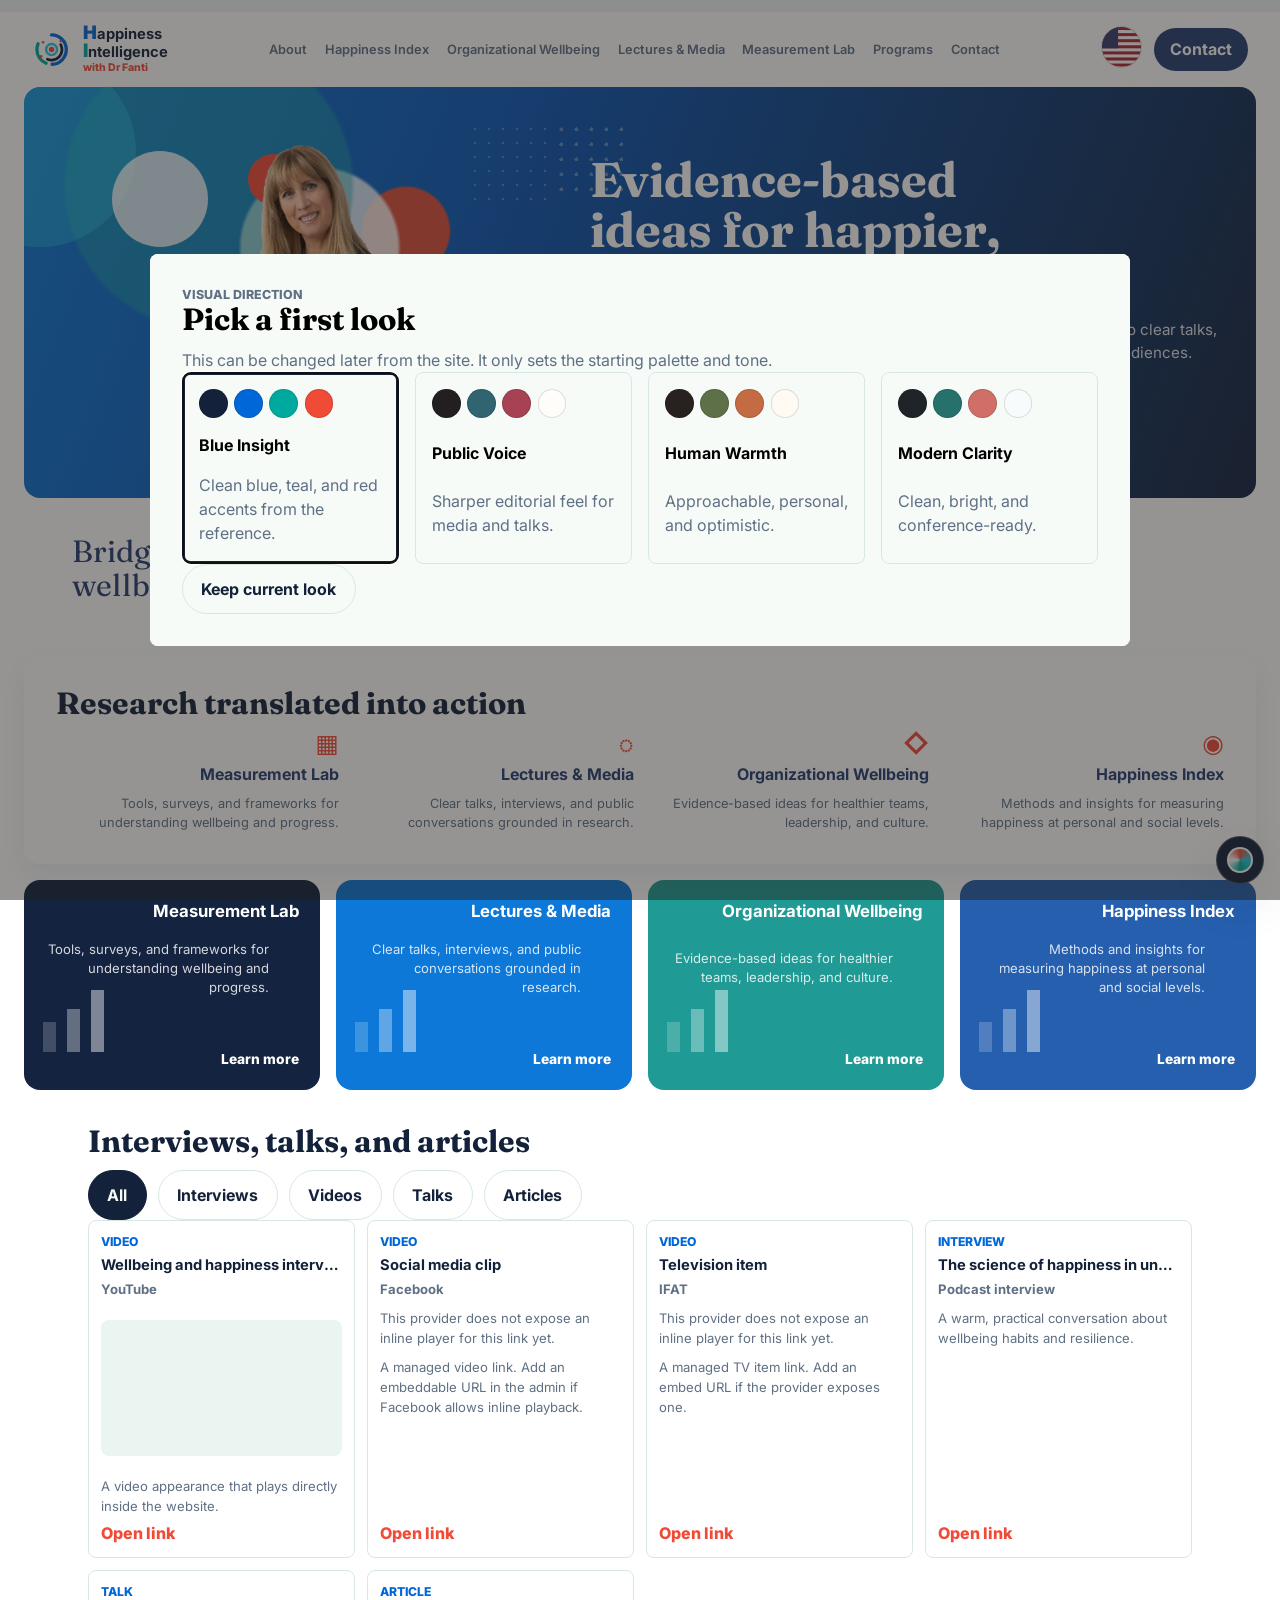
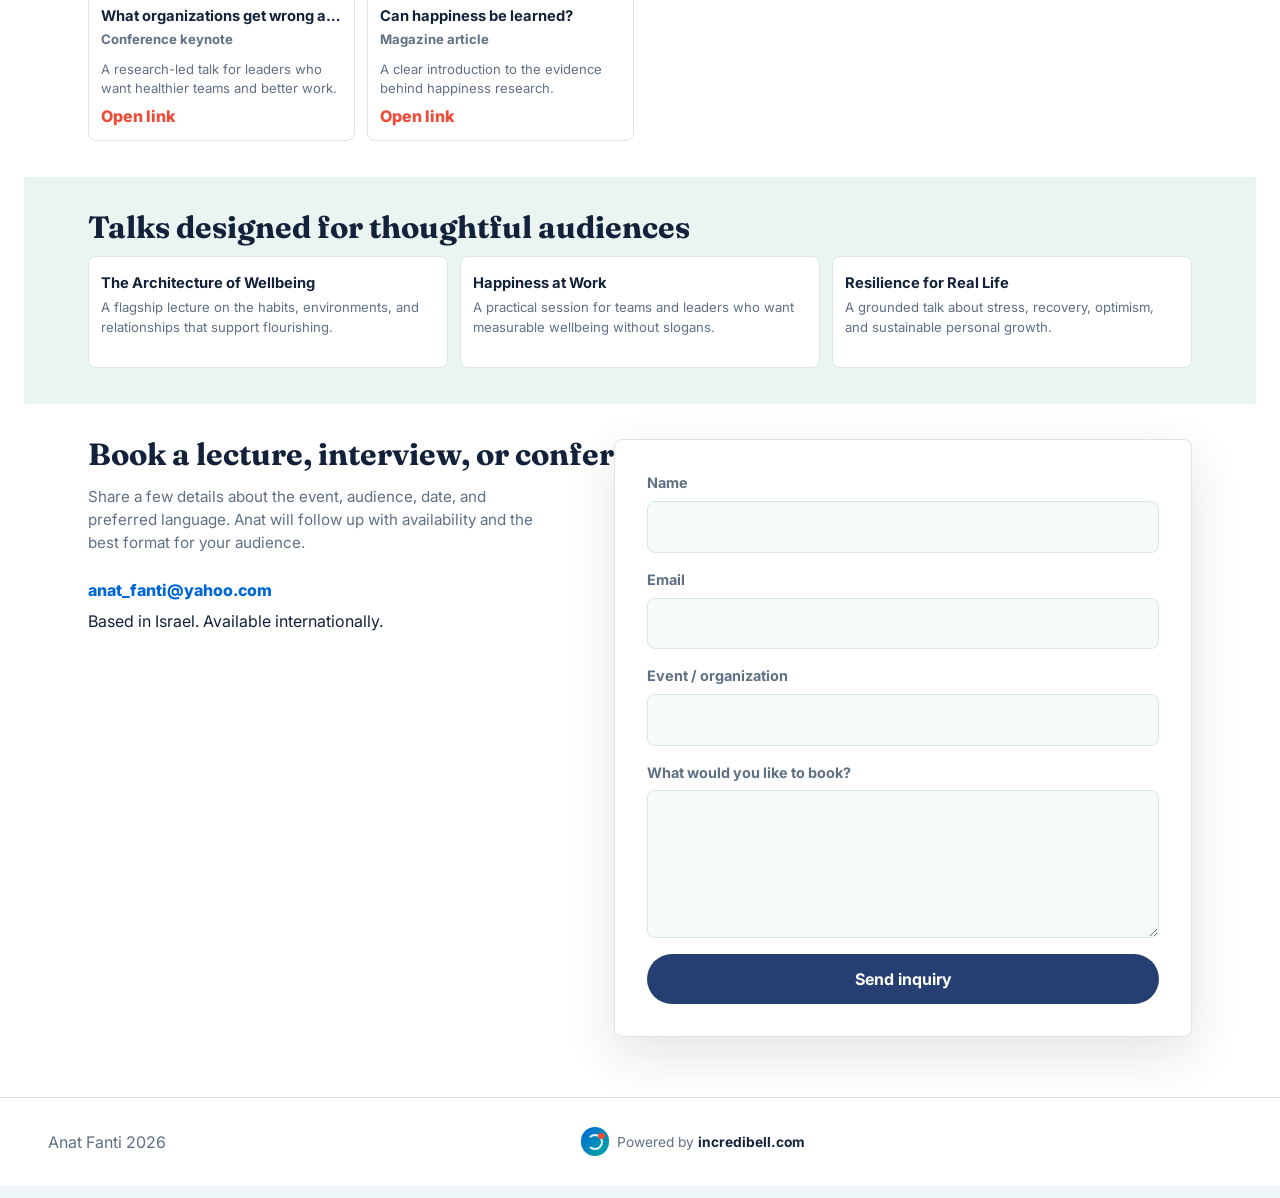
==== commit 53a1255b: "@ Use new hero portrait and real SVG flag icons Set the arms-crossed portrait (IMG_0008-Edit-web-tra" ====
--- a/index.html
+++ b/index.html
@@ -15,7 +15,7 @@
       href="https://fonts.googleapis.com/css2?family=Assistant:wght@400;500;600;700&family=Fraunces:opsz,wght@9..144,600;9..144,700&family=Inter:wght@400;500;600;700&display=swap"
       rel="stylesheet"
     />
-    <link rel="stylesheet" href="styles.css?v=20260529-14" />
+    <link rel="stylesheet" href="styles.css?v=20260529-15" />
   </head>
   <body>
     <a class="skip-link" href="#main">Skip to content</a>
@@ -52,12 +52,10 @@
       </nav>
       <div class="header-actions">
         <div class="language-menu" id="languageMenu">
-          <button class="flag-button" id="langToggle" type="button" aria-haspopup="true" aria-expanded="false" aria-label="Choose language">
-            🇺🇸
-          </button>
+          <button class="flag-button" id="langToggle" type="button" aria-haspopup="true" aria-expanded="false" aria-label="Choose language"></button>
           <div class="language-options" id="languageOptions" role="menu" aria-label="Language options">
-            <button type="button" role="menuitem" data-lang-choice="en" aria-label="English">🇺🇸</button>
-            <button type="button" role="menuitem" data-lang-choice="he" aria-label="Hebrew">🇮🇱</button>
+            <button type="button" role="menuitem" data-lang-choice="en" aria-label="English"></button>
+            <button type="button" role="menuitem" data-lang-choice="he" aria-label="Hebrew"></button>
           </div>
         </div>
         <a class="primary-button compact" href="#contact" data-i18n="nav.contactCta">Contact</a>
@@ -85,7 +83,7 @@
           </div>
         </div>
         <figure class="hero-media">
-          <img id="heroImage" src="Media/IMG_0008-Edit-web.jpg" alt="Portrait of Anat Fanti" />
+          <img id="heroImage" src="Media/IMG_0008-Edit-web-transparent.png" alt="Portrait of Anat Fanti" />
         </figure>
       </section>
 
@@ -289,6 +287,6 @@
       </div>
     </dialog>
 
-    <script src="app.js?v=20260529-14" defer></script>
+    <script src="app.js?v=20260529-15" defer></script>
   </body>
 </html>
--- a/styles.css
+++ b/styles.css
@@ -314,8 +314,15 @@
   font-size: 1.2rem;
   height: 2.6rem;
   min-height: 2.6rem;
+  overflow: hidden;
   padding: 0;
   width: 2.6rem;
+}
+
+.flag-svg {
+  display: block;
+  height: 100%;
+  width: 100%;
 }
 
 .language-menu {
@@ -355,6 +362,7 @@
   font-size: 1.15rem;
   height: 2.25rem;
   justify-content: center;
+  overflow: hidden;
   padding: 0;
   width: 2.25rem;
 }
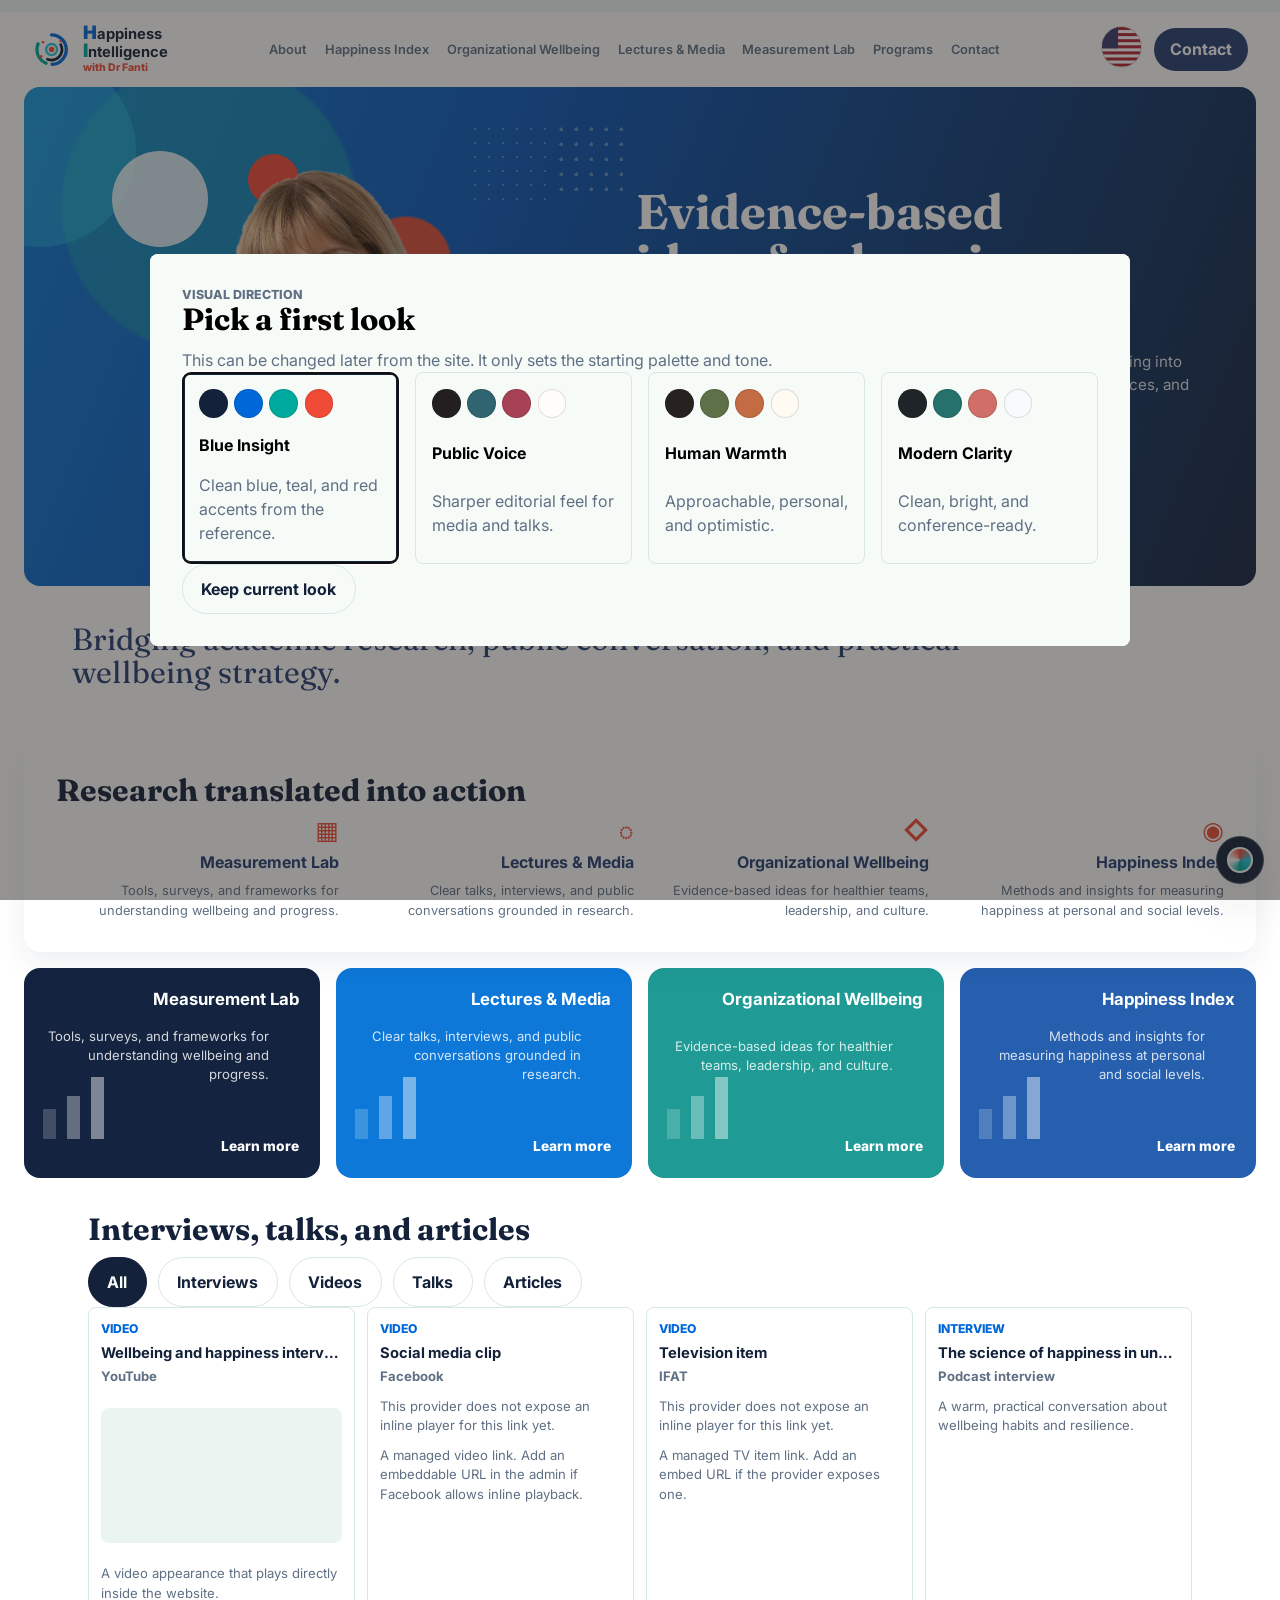
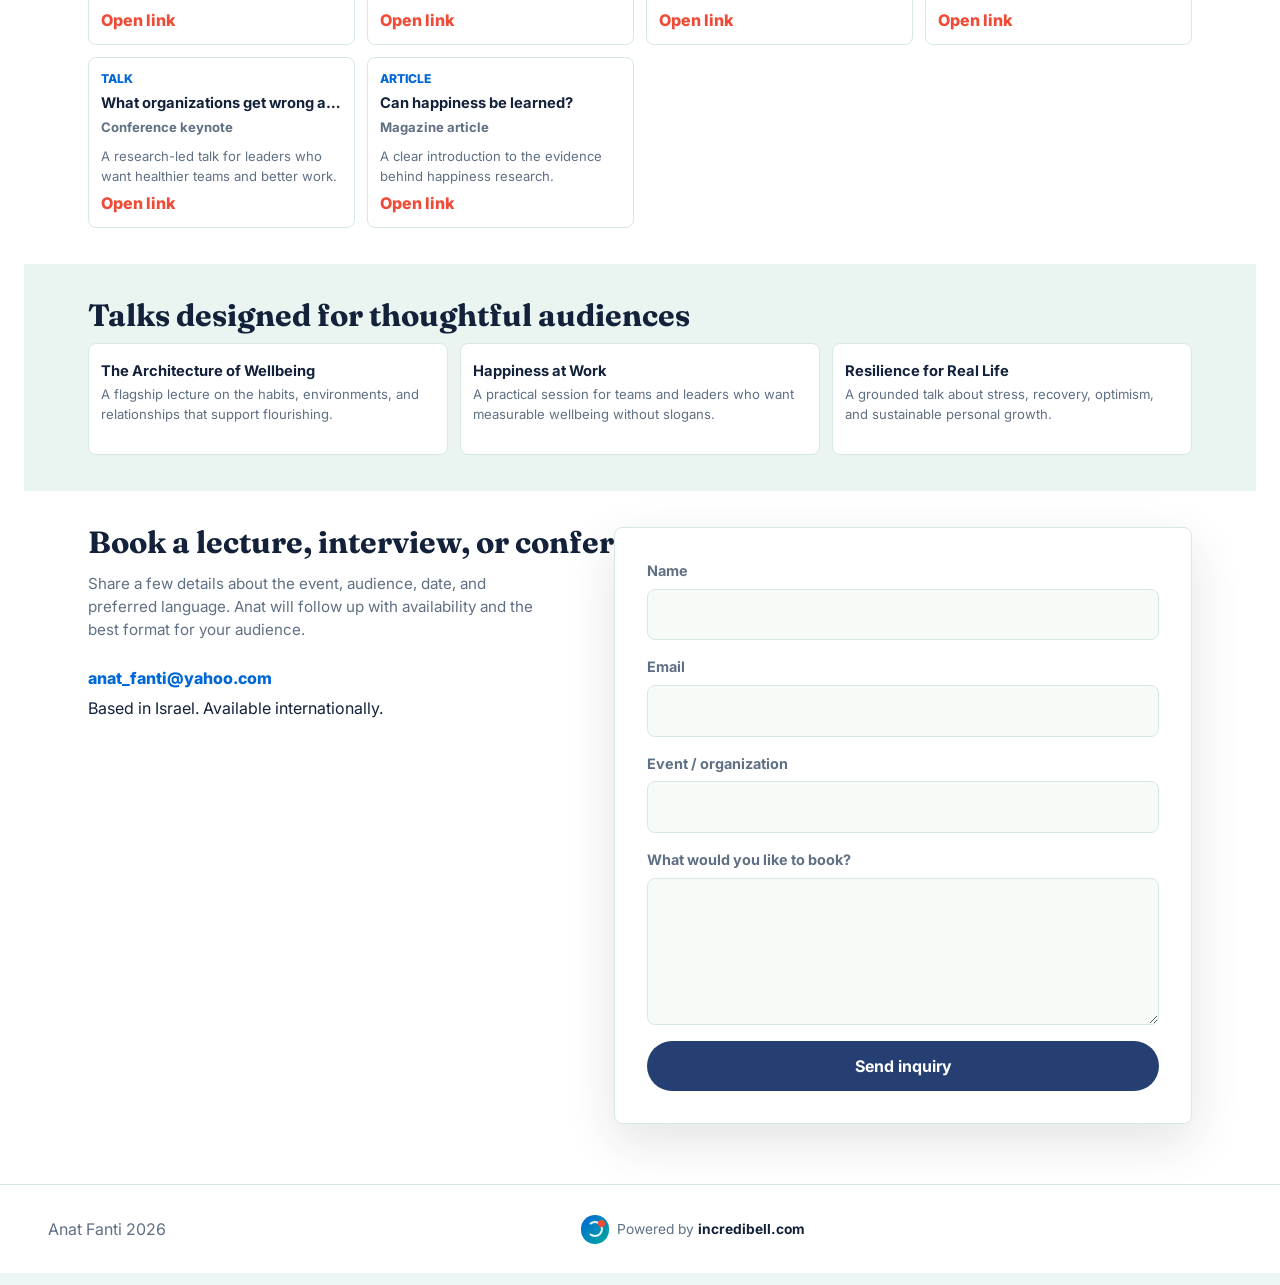
==== commit 67e9738e: "Enlarge and reposition hero portrait; fix mobile and CTA contrast Crop the hero portrait with object" ====
--- a/index.html
+++ b/index.html
@@ -15,7 +15,7 @@
       href="https://fonts.googleapis.com/css2?family=Assistant:wght@400;500;600;700&family=Fraunces:opsz,wght@9..144,600;9..144,700&family=Inter:wght@400;500;600;700&display=swap"
       rel="stylesheet"
     />
-    <link rel="stylesheet" href="styles.css?v=20260529-15" />
+    <link rel="stylesheet" href="styles.css?v=20260529-18" />
   </head>
   <body>
     <a class="skip-link" href="#main">Skip to content</a>
@@ -287,6 +287,6 @@
       </div>
     </dialog>
 
-    <script src="app.js?v=20260529-15" defer></script>
+    <script src="app.js?v=20260529-16" defer></script>
   </body>
 </html>
--- a/styles.css
+++ b/styles.css
@@ -387,6 +387,16 @@
   color: var(--ink);
 }
 
+/* Secondary CTA sits on the dark blue hero, so its text/border must be light. */
+.hero .secondary-button {
+  border-color: rgba(255, 255, 255, 0.55);
+  color: var(--white);
+}
+
+.hero .secondary-button:hover {
+  background: rgba(255, 255, 255, 0.12);
+}
+
 .danger-button {
   background: #fff4f1;
   border-color: #e8b7ab;
@@ -421,7 +431,7 @@
   color: var(--white);
   display: grid;
   gap: clamp(1rem, 3vw, 3rem);
-  grid-template-columns: minmax(280px, 0.78fr) minmax(0, 1fr);
+  grid-template-columns: minmax(300px, 0.92fr) minmax(0, 1fr);
   margin: 0;
   min-height: 360px;
   overflow: hidden;
@@ -561,7 +571,8 @@
   align-self: end;
   grid-column: 1;
   grid-row: 1;
-  margin: 0;
+  /* Pull the figure flush to the bottom edge of the blue panel (cancels hero padding). */
+  margin: 0 0 calc(-1 * clamp(1.2rem, 3vw, 2.4rem));
   min-height: 0;
   overflow: visible;
   position: relative;
@@ -569,9 +580,12 @@
 }
 
 .hero-media img {
-  height: 335px;
-  object-fit: contain;
-  object-position: center bottom;
+  display: block;
+  /* Cover + top anchor crops the figure higher (head to upper body) so the
+     hero stays compact while the portrait still reads large. */
+  height: clamp(360px, 36vw, 520px);
+  object-fit: cover;
+  object-position: center top;
   width: 100%;
 }
 
@@ -581,7 +595,7 @@
 }
 
 body[dir="rtl"] .hero {
-  grid-template-columns: minmax(280px, 0.78fr) minmax(0, 1fr);
+  grid-template-columns: minmax(300px, 0.92fr) minmax(0, 1fr);
 }
 
 body[dir="rtl"] .hero-copy {
@@ -1195,12 +1209,14 @@
   }
 
   .hero-media {
+    margin-bottom: 0;
     min-height: 0;
   }
 
   .hero-media img {
-    height: auto;
-    max-height: 480px;
+    height: 320px;
+    object-fit: cover;
+    object-position: center top;
   }
 
   .hero-copy,
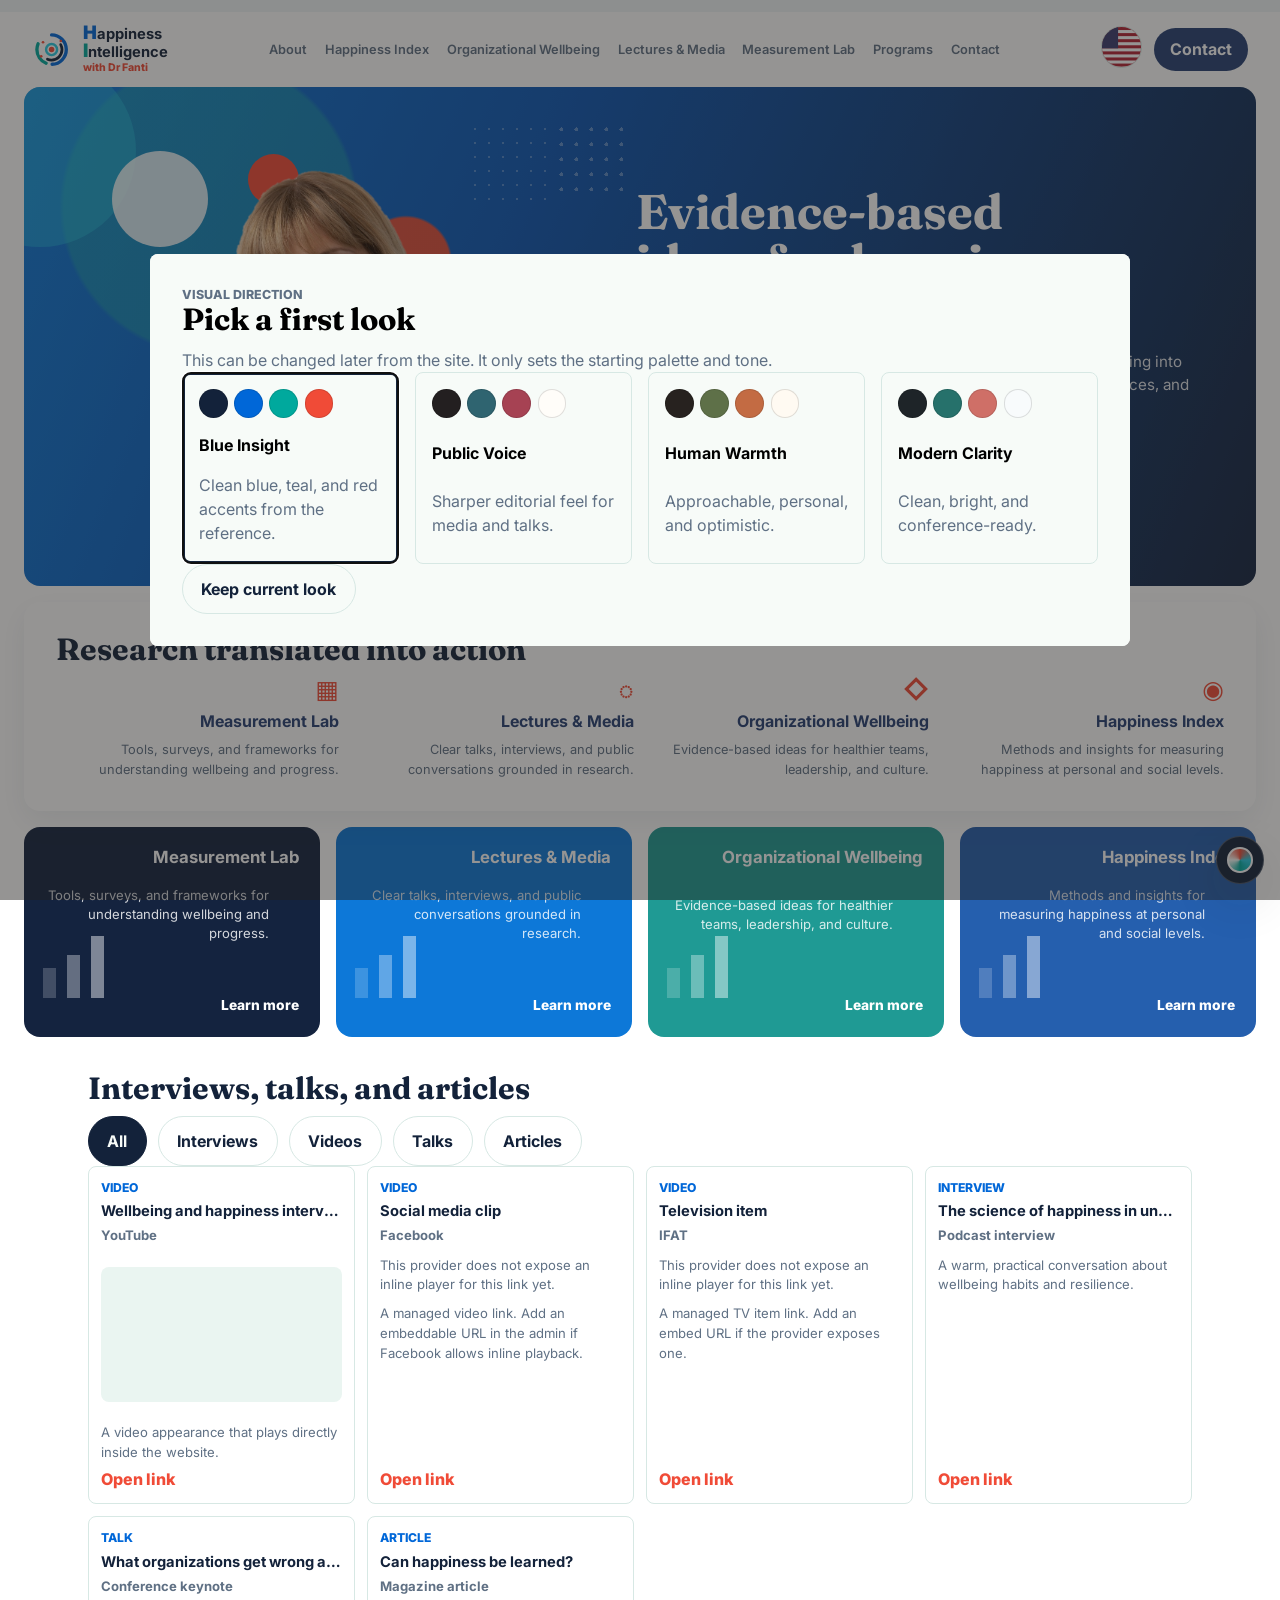
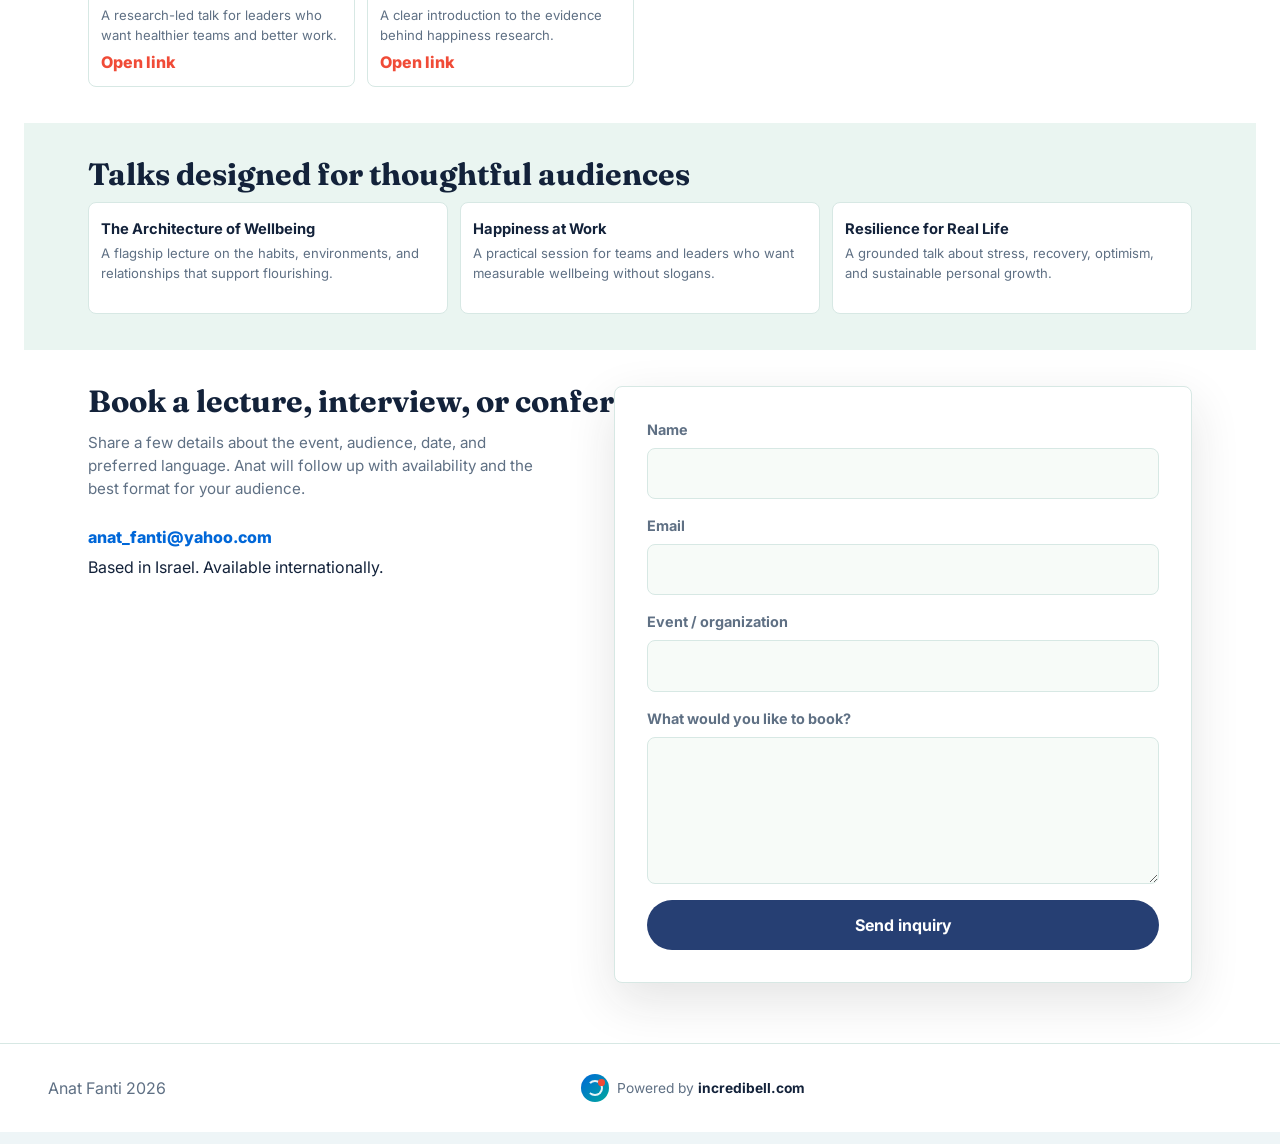
==== commit f63f107e: "Use refined transparent hero portrait; remove statement band Switch the hero to the cleaner refined_" ====
--- a/index.html
+++ b/index.html
@@ -83,14 +83,8 @@
           </div>
         </div>
         <figure class="hero-media">
-          <img id="heroImage" src="Media/IMG_0008-Edit-web-transparent.png" alt="Portrait of Anat Fanti" />
+          <img id="heroImage" src="Media/refined_transparent.png" alt="Portrait of Anat Fanti" />
         </figure>
-      </section>
-
-      <section class="statement-band" aria-label="Professional focus">
-        <p data-field="statement">
-          Bridging academic research, public conversation, and practical wellbeing strategy.
-        </p>
       </section>
 
       <section class="section expertise-section" id="happiness-index">
@@ -287,6 +281,6 @@
       </div>
     </dialog>
 
-    <script src="app.js?v=20260529-16" defer></script>
+    <script src="app.js?v=20260529-17" defer></script>
   </body>
 </html>
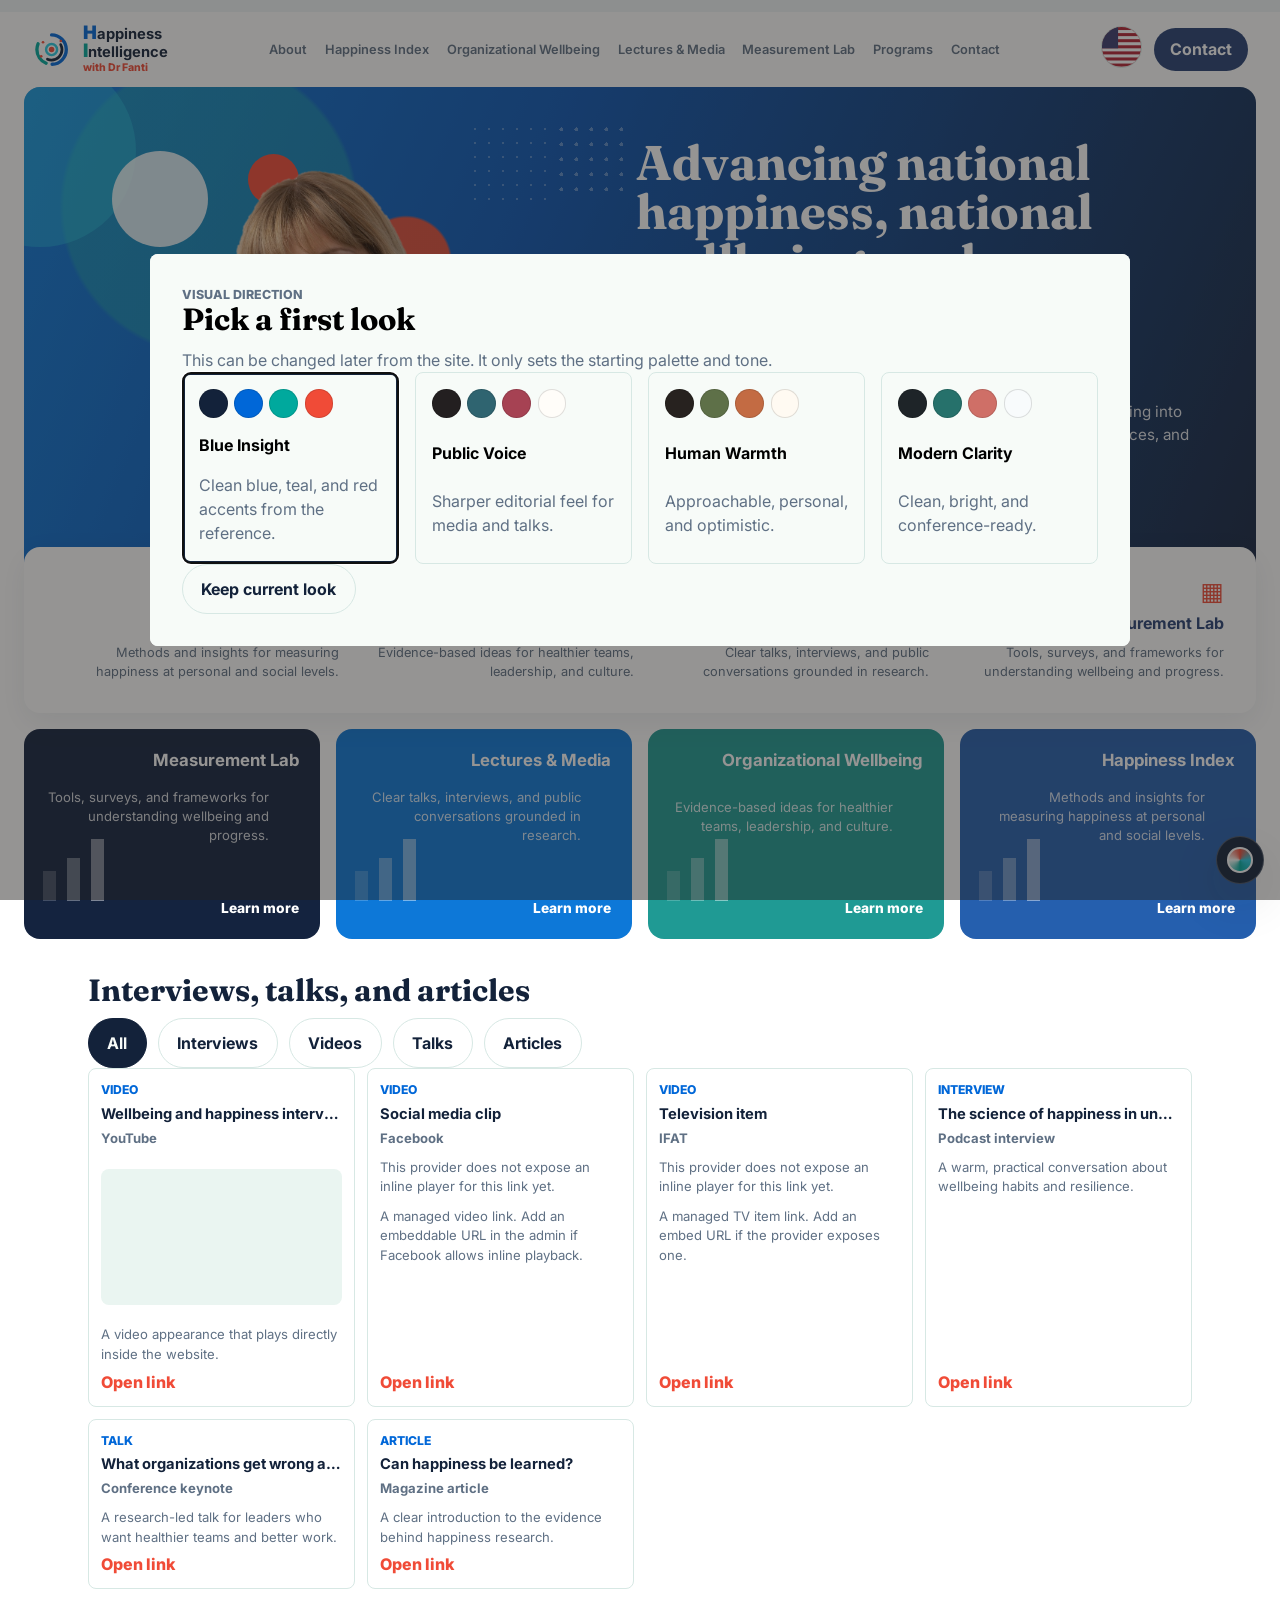
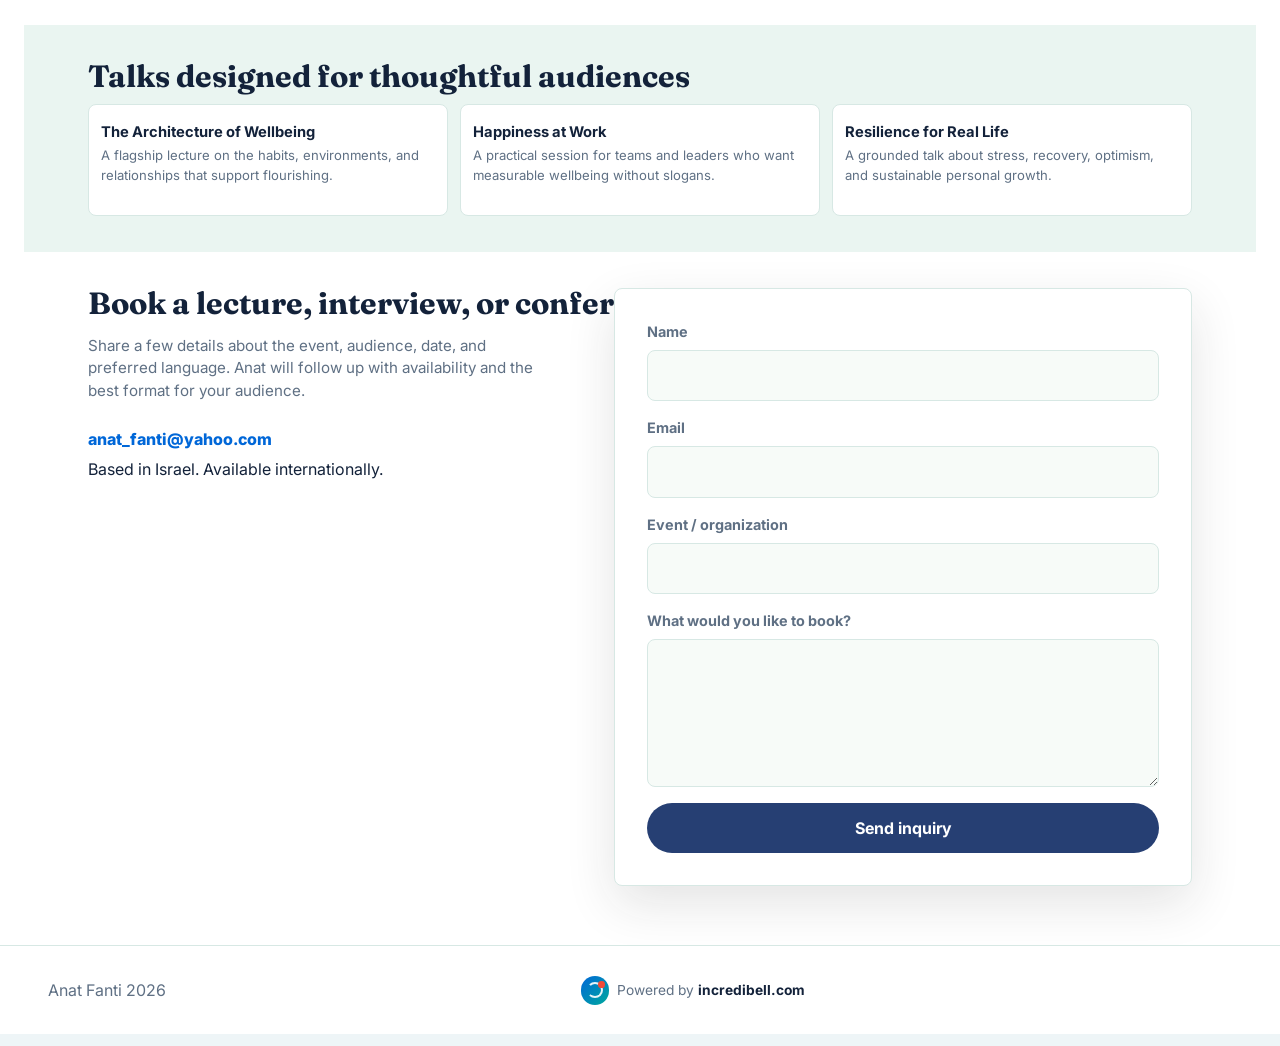
==== commit 65efcf49: "Update hero title (EN/HE), make specialty cards non-link and overlap hero Set the hero headline to '" ====
--- a/index.html
+++ b/index.html
@@ -15,7 +15,7 @@
       href="https://fonts.googleapis.com/css2?family=Assistant:wght@400;500;600;700&family=Fraunces:opsz,wght@9..144,600;9..144,700&family=Inter:wght@400;500;600;700&display=swap"
       rel="stylesheet"
     />
-    <link rel="stylesheet" href="styles.css?v=20260529-18" />
+    <link rel="stylesheet" href="styles.css?v=20260529-19" />
   </head>
   <body>
     <a class="skip-link" href="#main">Skip to content</a>
@@ -72,7 +72,7 @@
           <span class="shape chart-bars"></span>
         </div>
         <div class="hero-copy">
-          <h1 data-field="heroTitle">Evidence-based ideas for happier, healthier lives.</h1>
+          <h1 data-field="heroTitle">Advancing national happiness, national wellbeing, and flourishing societies.</h1>
           <p class="hero-text" data-field="heroText">
             Anat translates research on wellbeing, resilience, and human flourishing into clear talks,
             interviews, and practical tools for organizations, conferences, and public audiences.
@@ -88,33 +88,27 @@
       </section>
 
       <section class="section expertise-section" id="happiness-index">
-        <div class="section-heading">
-          <div>
-            <p class="section-kicker" data-i18n="expertise.kicker">Areas of expertise</p>
-            <h2 data-i18n="expertise.title">Research translated into action</h2>
-          </div>
-        </div>
         <div class="expertise-grid">
-          <a class="expertise-card blue-card" id="measurement-lab" href="#measurement-lab">
+          <div class="expertise-card target-card" id="programs">
+            <span class="expertise-icon">◉</span>
+            <h3 data-i18n="expertise.indexTitle">Happiness Index</h3>
+            <p data-i18n="expertise.indexBody">Methods and insights for measuring happiness at personal and social levels.</p>
+          </div>
+          <div class="expertise-card teal-card" id="organizational">
+            <span class="expertise-icon">◇</span>
+            <h3 data-i18n="expertise.orgTitle">Organizational Wellbeing</h3>
+            <p data-i18n="expertise.orgBody">Evidence-based ideas for healthier teams, leadership, and culture.</p>
+          </div>
+          <div class="expertise-card cyan-card">
+            <span class="expertise-icon">◌</span>
+            <h3 data-i18n="expertise.mediaTitle">Lectures & Media</h3>
+            <p data-i18n="expertise.mediaBody">Clear talks, interviews, and public conversations grounded in research.</p>
+          </div>
+          <div class="expertise-card blue-card" id="measurement-lab">
             <span class="expertise-icon">▦</span>
             <h3 data-i18n="expertise.labTitle">Measurement Lab</h3>
             <p data-i18n="expertise.labBody">Tools, surveys, and frameworks for understanding wellbeing and progress.</p>
-          </a>
-          <a class="expertise-card cyan-card" href="#media">
-            <span class="expertise-icon">◌</span>
-            <h3 data-i18n="expertise.mediaTitle">Lectures & Media</h3>
-            <p data-i18n="expertise.mediaBody">Clear talks, interviews, and public conversations grounded in research.</p>
-          </a>
-          <a class="expertise-card teal-card" id="organizational" href="#organizational">
-            <span class="expertise-icon">◇</span>
-            <h3 data-i18n="expertise.orgTitle">Organizational Wellbeing</h3>
-            <p data-i18n="expertise.orgBody">Evidence-based ideas for healthier teams, leadership, and culture.</p>
-          </a>
-          <a class="expertise-card target-card" id="programs" href="#happiness-index">
-            <span class="expertise-icon">◉</span>
-            <h3 data-i18n="expertise.indexTitle">Happiness Index</h3>
-            <p data-i18n="expertise.indexBody">Methods and insights for measuring happiness at personal and social levels.</p>
-          </a>
+          </div>
         </div>
       </section>
 
@@ -281,6 +275,6 @@
       </div>
     </dialog>
 
-    <script src="app.js?v=20260529-17" defer></script>
+    <script src="app.js?v=20260529-18" defer></script>
   </body>
 </html>
--- a/styles.css
+++ b/styles.css
@@ -676,7 +676,8 @@
   background: var(--white);
   border-radius: 16px;
   box-shadow: 0 10px 30px rgba(19, 34, 58, 0.08);
-  margin: 1rem 0 0;
+  /* Pull the panel up so it slightly overlaps the bottom of the hero. */
+  margin: clamp(-3rem, -3vw, -1.75rem) 0 0;
   padding: clamp(1.2rem, 3vw, 2rem);
   position: relative;
   z-index: 2;
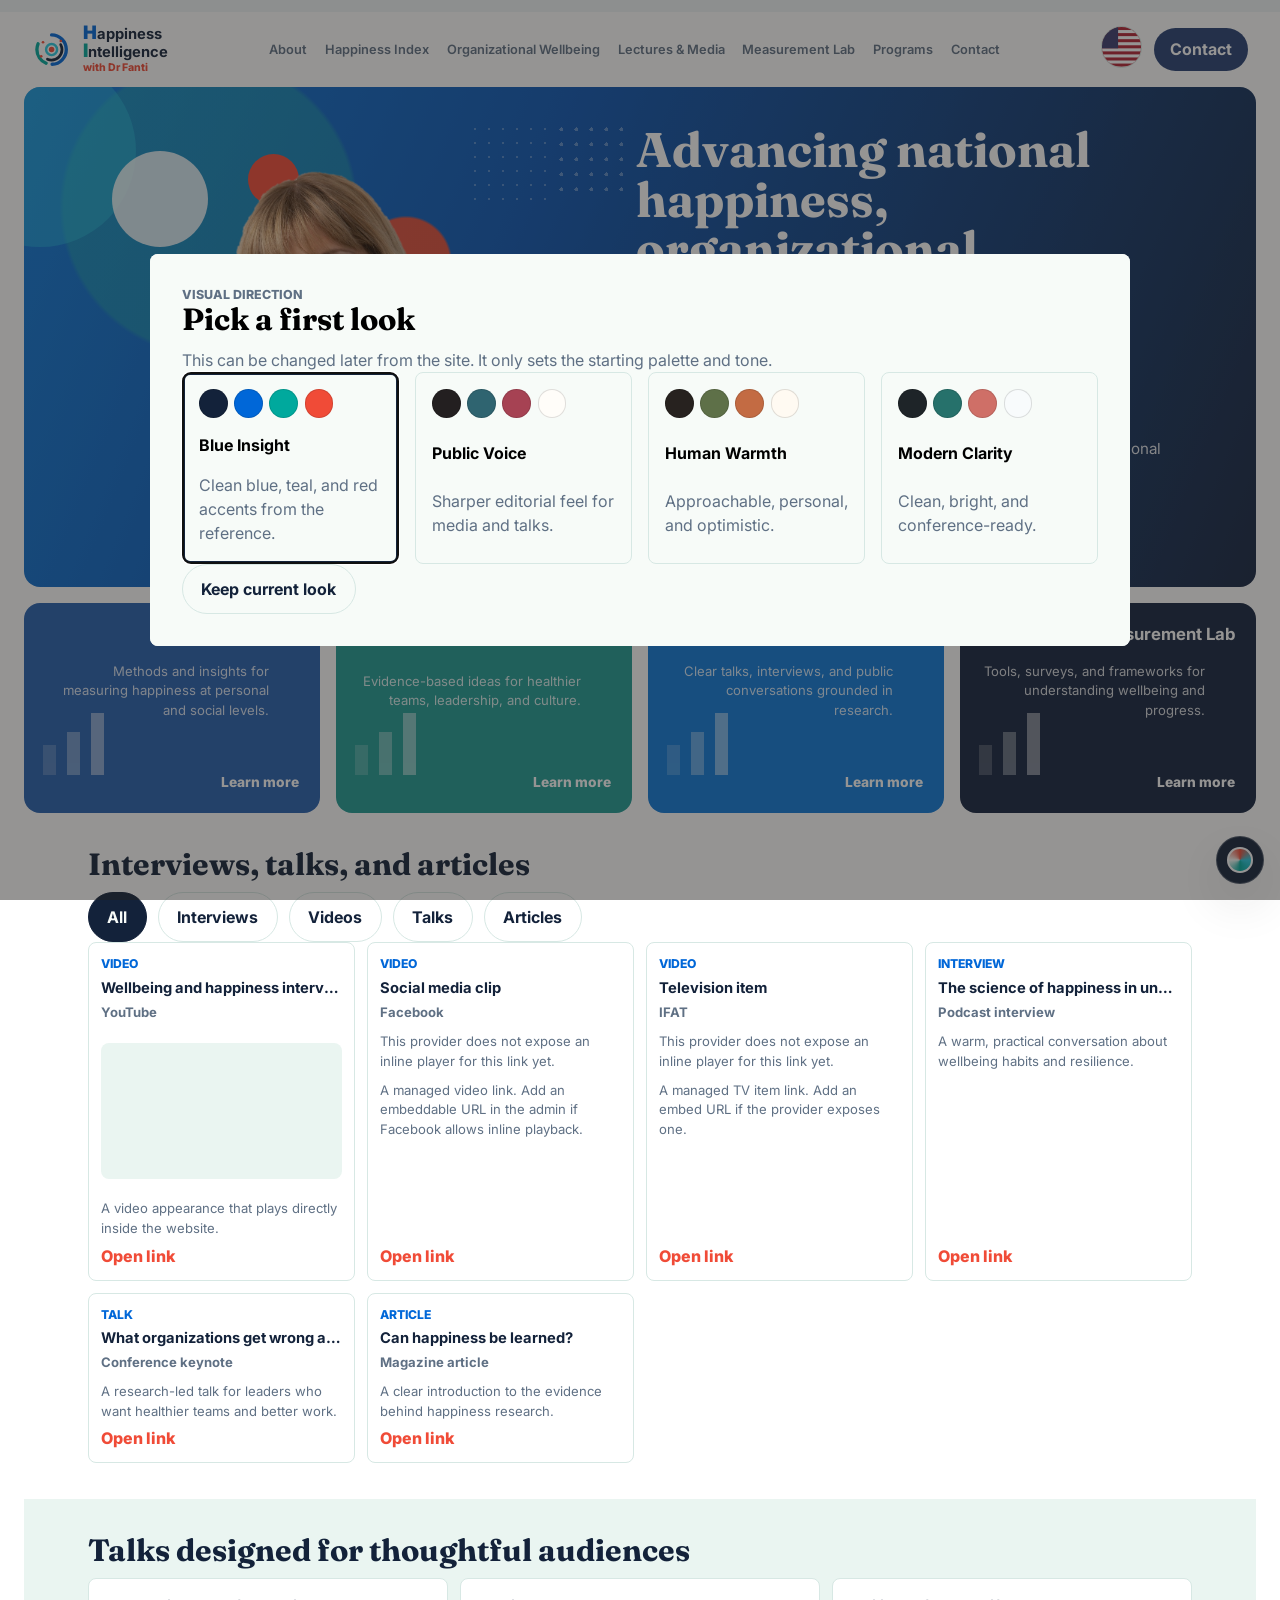
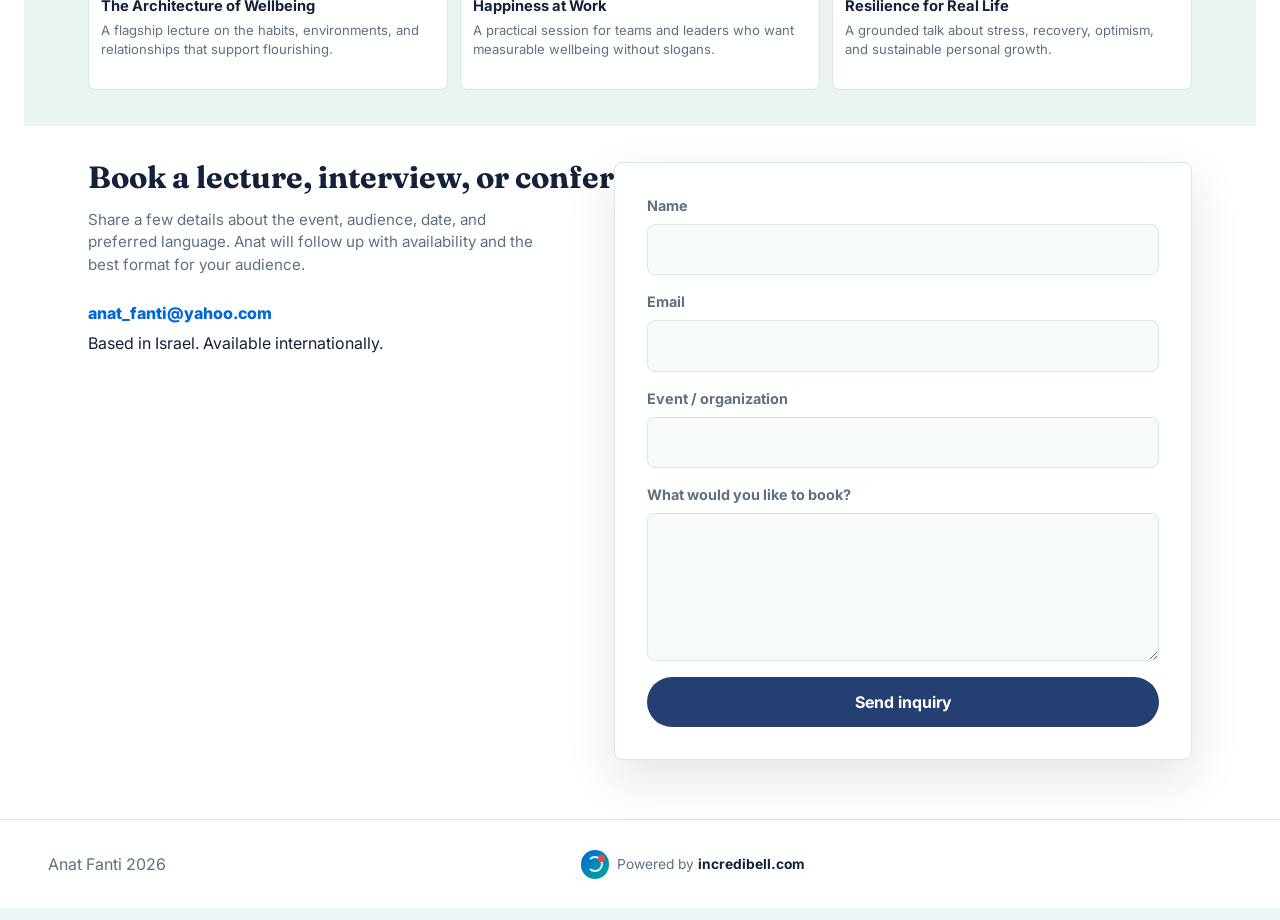
==== commit 27729d58: "Remove icon row; reorder feature boxes (Happiness Index first); update hero copy Drop the duplicate " ====
--- a/index.html
+++ b/index.html
@@ -72,14 +72,13 @@
           <span class="shape chart-bars"></span>
         </div>
         <div class="hero-copy">
-          <h1 data-field="heroTitle">Advancing national happiness, national wellbeing, and flourishing societies.</h1>
+          <h1 data-field="heroTitle">Advancing national happiness, organizational wellbeing, and flourishing societies.</h1>
           <p class="hero-text" data-field="heroText">
-            Anat translates research on wellbeing, resilience, and human flourishing into clear talks,
-            interviews, and practical tools for organizations, conferences, and public audiences.
+            Research-based insights for advancing national happiness, organizational wellbeing, and flourishing societies.
           </p>
           <div class="hero-actions">
-            <a class="primary-button" href="#contact" data-i18n="hero.primaryCta">Invite Anat to speak</a>
-            <a class="secondary-button" href="#media" data-i18n="hero.secondaryCta">Explore media</a>
+            <a class="primary-button" href="#contact" data-i18n="hero.primaryCta">Invite Dr Fanti to speak</a>
+            <a class="secondary-button" href="#media" data-i18n="hero.secondaryCta">Media inquiry</a>
           </div>
         </div>
         <figure class="hero-media">
@@ -87,35 +86,15 @@
         </figure>
       </section>
 
-      <section class="section expertise-section" id="happiness-index">
-        <div class="expertise-grid">
-          <div class="expertise-card target-card" id="programs">
-            <span class="expertise-icon">◉</span>
-            <h3 data-i18n="expertise.indexTitle">Happiness Index</h3>
-            <p data-i18n="expertise.indexBody">Methods and insights for measuring happiness at personal and social levels.</p>
-          </div>
-          <div class="expertise-card teal-card" id="organizational">
-            <span class="expertise-icon">◇</span>
-            <h3 data-i18n="expertise.orgTitle">Organizational Wellbeing</h3>
-            <p data-i18n="expertise.orgBody">Evidence-based ideas for healthier teams, leadership, and culture.</p>
-          </div>
-          <div class="expertise-card cyan-card">
-            <span class="expertise-icon">◌</span>
-            <h3 data-i18n="expertise.mediaTitle">Lectures & Media</h3>
-            <p data-i18n="expertise.mediaBody">Clear talks, interviews, and public conversations grounded in research.</p>
-          </div>
-          <div class="expertise-card blue-card" id="measurement-lab">
-            <span class="expertise-icon">▦</span>
-            <h3 data-i18n="expertise.labTitle">Measurement Lab</h3>
-            <p data-i18n="expertise.labBody">Tools, surveys, and frameworks for understanding wellbeing and progress.</p>
-          </div>
-        </div>
-      </section>
-
-      <section class="feature-card-grid" aria-label="Main pages">
-        <a class="feature-card feature-dark" href="#measurement-lab">
-          <h3 data-i18n="expertise.labTitle">Measurement Lab</h3>
-          <p data-i18n="expertise.labBody">Tools, surveys, and frameworks for understanding wellbeing and progress.</p>
+      <section class="feature-card-grid" id="happiness-index" aria-label="Areas of expertise">
+        <a class="feature-card feature-blue" id="programs" href="#contact">
+          <h3 data-i18n="expertise.indexTitle">Happiness Index</h3>
+          <p data-i18n="expertise.indexBody">Methods and insights for measuring happiness at personal and social levels.</p>
+          <span data-i18n="feature.more">Learn more</span>
+        </a>
+        <a class="feature-card feature-teal" id="organizational" href="#contact">
+          <h3 data-i18n="expertise.orgTitle">Organizational Wellbeing</h3>
+          <p data-i18n="expertise.orgBody">Evidence-based ideas for healthier teams, leadership, and culture.</p>
           <span data-i18n="feature.more">Learn more</span>
         </a>
         <a class="feature-card feature-cyan" href="#media">
@@ -123,14 +102,9 @@
           <p data-i18n="expertise.mediaBody">Clear talks, interviews, and public conversations grounded in research.</p>
           <span data-i18n="feature.more">Learn more</span>
         </a>
-        <a class="feature-card feature-teal" href="#organizational">
-          <h3 data-i18n="expertise.orgTitle">Organizational Wellbeing</h3>
-          <p data-i18n="expertise.orgBody">Evidence-based ideas for healthier teams, leadership, and culture.</p>
-          <span data-i18n="feature.more">Learn more</span>
-        </a>
-        <a class="feature-card feature-blue" href="#happiness-index">
-          <h3 data-i18n="expertise.indexTitle">Happiness Index</h3>
-          <p data-i18n="expertise.indexBody">Methods and insights for measuring happiness at personal and social levels.</p>
+        <a class="feature-card feature-dark" id="measurement-lab" href="#contact">
+          <h3 data-i18n="expertise.labTitle">Measurement Lab</h3>
+          <p data-i18n="expertise.labBody">Tools, surveys, and frameworks for understanding wellbeing and progress.</p>
           <span data-i18n="feature.more">Learn more</span>
         </a>
       </section>
@@ -275,6 +249,6 @@
       </div>
     </dialog>
 
-    <script src="app.js?v=20260529-18" defer></script>
+    <script src="app.js?v=20260529-19" defer></script>
   </body>
 </html>
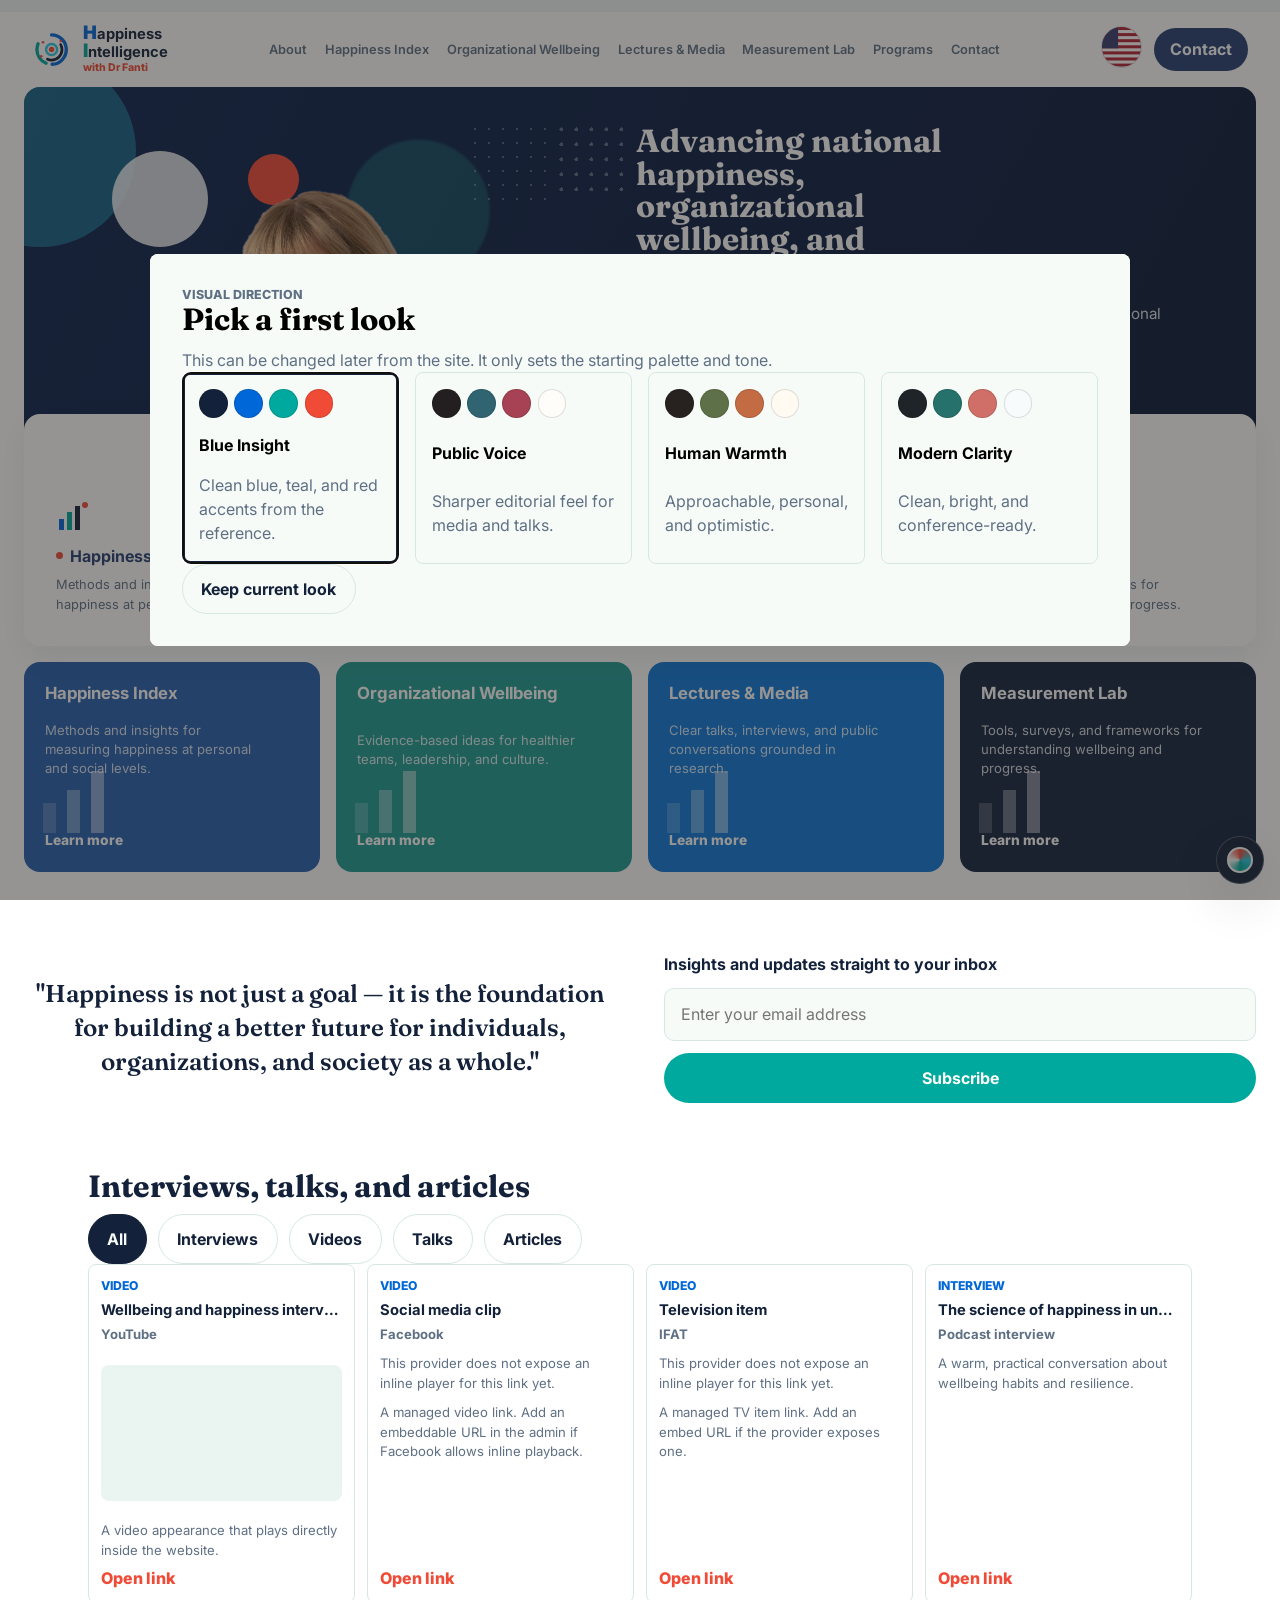
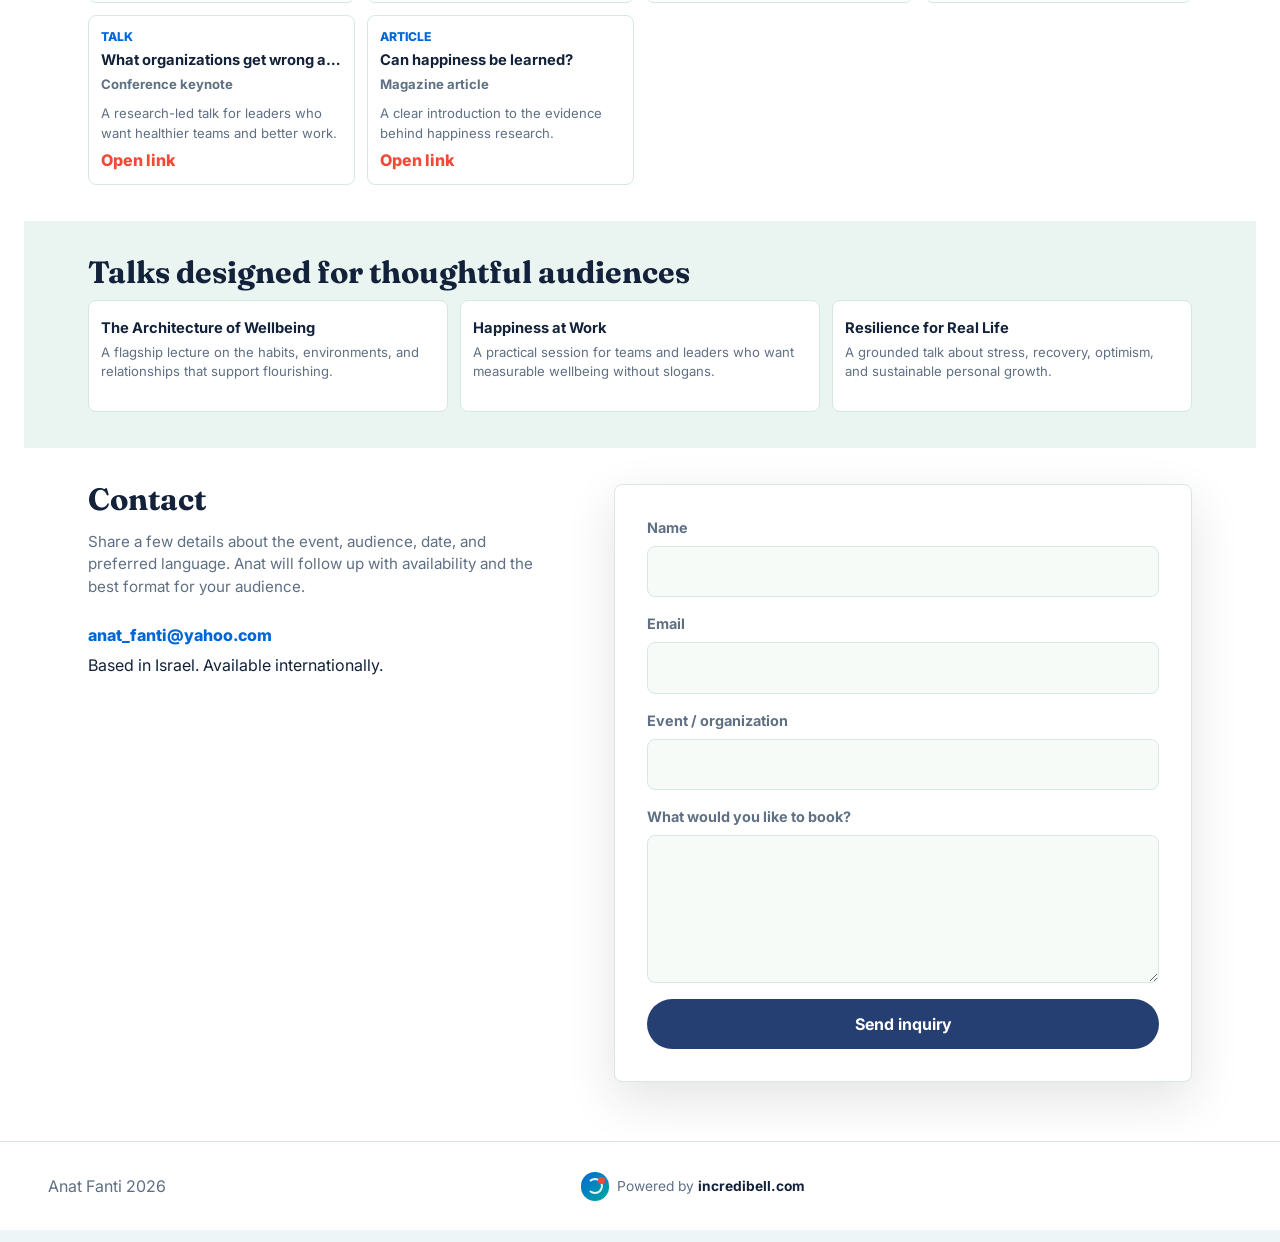
==== commit 803c259f: "Match Hebrew mockup: navy hero, restore expertise panel, add newsletter/quote band Redesign the home" ====
--- a/index.html
+++ b/index.html
@@ -15,7 +15,7 @@
       href="https://fonts.googleapis.com/css2?family=Assistant:wght@400;500;600;700&family=Fraunces:opsz,wght@9..144,600;9..144,700&family=Inter:wght@400;500;600;700&display=swap"
       rel="stylesheet"
     />
-    <link rel="stylesheet" href="styles.css?v=20260529-19" />
+    <link rel="stylesheet" href="styles.css?v=20260530-21" />
   </head>
   <body>
     <a class="skip-link" href="#main">Skip to content</a>
@@ -86,27 +86,74 @@
         </figure>
       </section>
 
-      <section class="feature-card-grid" id="happiness-index" aria-label="Areas of expertise">
-        <a class="feature-card feature-blue" id="programs" href="#contact">
+      <section class="section expertise-section" id="happiness-index">
+        <p class="expertise-label" data-i18n="expertise.sectionLabel">Areas of expertise</p>
+        <div class="expertise-grid">
+          <div class="expertise-card" id="programs">
+            <span class="expertise-icon" aria-hidden="true">
+              <svg width="34" height="34" viewBox="0 0 34 34"><rect x="3" y="20" width="5" height="11" fill="#0067d8"/><rect x="11" y="13" width="5" height="18" fill="#00a99d"/><rect x="19" y="7" width="5" height="24" fill="#13223a"/><circle cx="29" cy="6" r="3" fill="#f04b37"/></svg>
+            </span>
+            <h3 data-i18n="expertise.indexTitle">Happiness Index</h3>
+            <p data-i18n="expertise.indexBody">Methods and insights for measuring happiness at personal and social levels.</p>
+          </div>
+          <div class="expertise-card" id="organizational">
+            <span class="expertise-icon" aria-hidden="true">
+              <svg width="34" height="34" viewBox="0 0 34 34"><circle cx="17" cy="17" r="11" fill="none" stroke="#d7e8e4" stroke-width="5"/><path d="M17 6 a11 11 0 0 1 9.6 5.6" fill="none" stroke="#00a99d" stroke-width="5" stroke-linecap="round"/></svg>
+            </span>
+            <h3 data-i18n="expertise.orgTitle">Organizational Wellbeing</h3>
+            <p data-i18n="expertise.orgBody">Evidence-based ideas for healthier teams, leadership, and culture.</p>
+          </div>
+          <div class="expertise-card">
+            <span class="expertise-icon" aria-hidden="true">
+              <svg width="34" height="34" viewBox="0 0 34 34"><g fill="#27a3d4"><circle cx="6" cy="6" r="2"/><circle cx="14" cy="6" r="2"/><circle cx="22" cy="6" r="2"/><circle cx="6" cy="14" r="2"/><circle cx="14" cy="14" r="2" fill="#f04b37"/><circle cx="22" cy="14" r="2"/><circle cx="6" cy="22" r="2"/><circle cx="14" cy="22" r="2"/><circle cx="22" cy="22" r="2"/></g></svg>
+            </span>
+            <h3 data-i18n="expertise.mediaTitle">Lectures &amp; Media</h3>
+            <p data-i18n="expertise.mediaBody">Clear talks, interviews, and public conversations grounded in research.</p>
+          </div>
+          <div class="expertise-card">
+            <span class="expertise-icon" aria-hidden="true">
+              <svg width="34" height="34" viewBox="0 0 34 34"><g><rect x="4" y="4" width="7" height="7" rx="1" fill="#13223a"/><rect x="13" y="4" width="7" height="7" rx="1" fill="#0067d8"/><rect x="4" y="13" width="7" height="7" rx="1" fill="#00a99d"/><rect x="13" y="13" width="7" height="7" rx="1" fill="#9fb6cf"/></g></svg>
+            </span>
+            <h3 data-i18n="expertise.labTitle">Measurement Lab</h3>
+            <p data-i18n="expertise.labBody">Tools, surveys, and frameworks for understanding wellbeing and progress.</p>
+          </div>
+        </div>
+      </section>
+
+      <section class="feature-card-grid" aria-label="Specialty areas">
+        <a class="feature-card feature-blue" href="#contact">
           <h3 data-i18n="expertise.indexTitle">Happiness Index</h3>
           <p data-i18n="expertise.indexBody">Methods and insights for measuring happiness at personal and social levels.</p>
           <span data-i18n="feature.more">Learn more</span>
         </a>
-        <a class="feature-card feature-teal" id="organizational" href="#contact">
+        <a class="feature-card feature-teal" href="#contact">
           <h3 data-i18n="expertise.orgTitle">Organizational Wellbeing</h3>
           <p data-i18n="expertise.orgBody">Evidence-based ideas for healthier teams, leadership, and culture.</p>
           <span data-i18n="feature.more">Learn more</span>
         </a>
         <a class="feature-card feature-cyan" href="#media">
-          <h3 data-i18n="expertise.mediaTitle">Lectures & Media</h3>
+          <h3 data-i18n="expertise.mediaTitle">Lectures &amp; Media</h3>
           <p data-i18n="expertise.mediaBody">Clear talks, interviews, and public conversations grounded in research.</p>
           <span data-i18n="feature.more">Learn more</span>
         </a>
-        <a class="feature-card feature-dark" id="measurement-lab" href="#contact">
+        <a class="feature-card feature-dark" href="#contact">
           <h3 data-i18n="expertise.labTitle">Measurement Lab</h3>
           <p data-i18n="expertise.labBody">Tools, surveys, and frameworks for understanding wellbeing and progress.</p>
           <span data-i18n="feature.more">Learn more</span>
         </a>
+      </section>
+
+      <section class="cta-band" aria-label="Newsletter and quote">
+        <blockquote class="cta-quote" data-i18n="quote.text">
+          "Happiness is not just a goal — it is the foundation for building a better future for individuals, organizations, and society as a whole."
+        </blockquote>
+        <form class="newsletter" id="newsletterForm">
+          <p class="newsletter-label" data-i18n="newsletter.label">Insights and updates straight to your inbox</p>
+          <span class="newsletter-field">
+            <input type="email" name="email" autocomplete="email" data-i18n-placeholder="newsletter.placeholder" placeholder="Enter your email address" required />
+          </span>
+          <button class="primary-button full" type="submit" data-i18n="newsletter.cta">Subscribe</button>
+        </form>
       </section>
 
       <section class="section" id="media">
@@ -135,7 +182,7 @@
       <section class="section contact-section" id="contact">
         <div>
           <p class="section-kicker" data-i18n="contact.kicker">Contact</p>
-          <h2 data-field="contactTitle">Book a lecture, interview, or conference appearance.</h2>
+          <h2 data-field="contactTitle">Contact</h2>
           <p data-field="contactBody">
             Share a few details about the event, audience, date, and preferred language. Anat will
             follow up with availability and the best format for your audience.
@@ -249,6 +296,6 @@
       </div>
     </dialog>
 
-    <script src="app.js?v=20260529-19" defer></script>
+    <script src="app.js?v=20260530-21" defer></script>
   </body>
 </html>
--- a/styles.css
+++ b/styles.css
@@ -423,19 +423,20 @@
 
 .hero {
   background:
-    radial-gradient(circle at 15% 24%, rgba(31, 169, 164, 0.42) 0 13%, transparent 13.4%),
-    radial-gradient(circle at 24% 39%, rgba(255, 255, 255, 0.82) 0 8%, transparent 8.4%),
-    radial-gradient(circle at 31% 35%, rgba(231, 78, 54, 0.95) 0 4.8%, transparent 5.1%),
-    linear-gradient(112deg, #0d78d8 0%, #0b56b4 38%, #14233f 100%);
+    radial-gradient(circle at 32% 34%, rgba(31, 169, 164, 0.28) 0 8%, transparent 8.4%),
+    radial-gradient(circle at 28% 58%, rgba(231, 78, 54, 0.9) 0 1.4%, transparent 1.8%),
+    linear-gradient(118deg, #0c2350 0%, #0a1a39 100%);
   border-radius: 16px;
   color: var(--white);
+  /* Keep image left / copy right in BOTH languages; copy text re-flips for RTL. */
+  direction: ltr;
   display: grid;
   gap: clamp(1rem, 3vw, 3rem);
   grid-template-columns: minmax(300px, 0.92fr) minmax(0, 1fr);
   margin: 0;
-  min-height: 360px;
+  min-height: 240px;
   overflow: hidden;
-  padding: clamp(1.2rem, 3vw, 2.4rem);
+  padding: clamp(1.4rem, 3vw, 2.6rem);
   position: relative;
 }
 
@@ -540,8 +541,8 @@
 }
 
 h1 {
-  font-size: clamp(2rem, 3.8vw, 3.8rem);
-  max-width: 14ch;
+  font-size: clamp(1.5rem, 2.5vw, 2.4rem);
+  max-width: 18ch;
 }
 
 h2 {
@@ -583,7 +584,7 @@
   display: block;
   /* Cover + top anchor crops the figure higher (head to upper body) so the
      hero stays compact while the portrait still reads large. */
-  height: clamp(360px, 36vw, 520px);
+  height: clamp(220px, 24vw, 340px);
   object-fit: cover;
   object-position: center top;
   width: 100%;
@@ -599,6 +600,7 @@
 }
 
 body[dir="rtl"] .hero-copy {
+  direction: rtl;
   grid-column: 2;
   text-align: right;
 }
@@ -698,7 +700,7 @@
   padding: 0;
   position: relative;
   text-decoration: none;
-  text-align: end;
+  text-align: start;
 }
 
 .expertise-card::after {
@@ -736,11 +738,23 @@
 }
 
 .expertise-card h3 {
+  align-items: center;
   font-family: Inter, Assistant, system-ui, sans-serif;
   color: #263f73;
+  display: flex;
   font-size: 1rem;
+  gap: 0.4rem;
   line-height: 1.25;
   margin-bottom: 0.6rem;
+}
+
+.expertise-card h3::before {
+  background: #f04b37;
+  border-radius: 50%;
+  content: "";
+  flex: none;
+  height: 0.45rem;
+  width: 0.45rem;
 }
 
 .expertise-card p {
@@ -792,6 +806,7 @@
   line-height: 1.25;
   margin: 0;
   position: relative;
+  text-align: start;
   z-index: 1;
 }
 
@@ -802,6 +817,7 @@
   margin: 0.45rem 0 0;
   max-width: 14rem;
   position: relative;
+  text-align: start;
   z-index: 1;
 }
 
@@ -811,7 +827,85 @@
   font-weight: 800;
   margin-top: 2.6rem;
   position: relative;
+  text-align: start;
   z-index: 1;
+}
+
+/* Hero primary CTA is teal to match the mockup. */
+.hero .primary-button {
+  background: var(--sage);
+  color: var(--white);
+}
+
+/* "Areas of expertise" centred label above the icon row. */
+.expertise-label {
+  color: #13223a;
+  display: flex;
+  align-items: center;
+  justify-content: center;
+  gap: 0.6rem;
+  font-family: Inter, Assistant, system-ui, sans-serif;
+  font-size: 1.15rem;
+  font-weight: 800;
+  margin: 0 0 1.6rem;
+  text-align: center;
+}
+
+.expertise-label::before,
+.expertise-label::after {
+  background: var(--sage);
+  border-radius: 50%;
+  content: "";
+  height: 0.5rem;
+  width: 0.5rem;
+}
+
+.expertise-label::before {
+  background: #f04b37;
+}
+
+/* Newsletter + quote band (mockup 3). */
+.cta-band {
+  align-items: center;
+  display: grid;
+  gap: clamp(1.5rem, 4vw, 3rem);
+  grid-template-columns: 1fr 1fr;
+  margin-top: clamp(1.5rem, 4vw, 3rem);
+  padding: clamp(1rem, 3vw, 2rem) 0;
+}
+
+.cta-quote {
+  color: #13223a;
+  font-family: Fraunces, Assistant, serif;
+  font-size: clamp(1.15rem, 1.9vw, 1.6rem);
+  font-weight: 600;
+  line-height: 1.4;
+  margin: 0;
+  text-align: center;
+}
+
+.newsletter {
+  display: flex;
+  flex-direction: column;
+  gap: 0.75rem;
+}
+
+.newsletter-label {
+  color: #13223a;
+  font-weight: 700;
+  margin: 0;
+}
+
+.newsletter-field input {
+  border: 1px solid var(--line);
+  border-radius: 10px;
+  font: inherit;
+  padding: 0.85rem 1rem;
+  width: 100%;
+}
+
+.newsletter .primary-button {
+  background: var(--sage);
 }
 
 .feature-dark {
@@ -1261,6 +1355,7 @@
   .talk-list,
   .expertise-grid,
   .feature-card-grid,
+  .cta-band,
   .template-grid,
   .admin-grid {
     grid-template-columns: 1fr;
@@ -1272,7 +1367,7 @@
   }
 
   h1 {
-    font-size: clamp(2.45rem, 11vw, 4.2rem);
+    font-size: clamp(1.6rem, 7vw, 2.2rem);
   }
 
   .site-footer {
